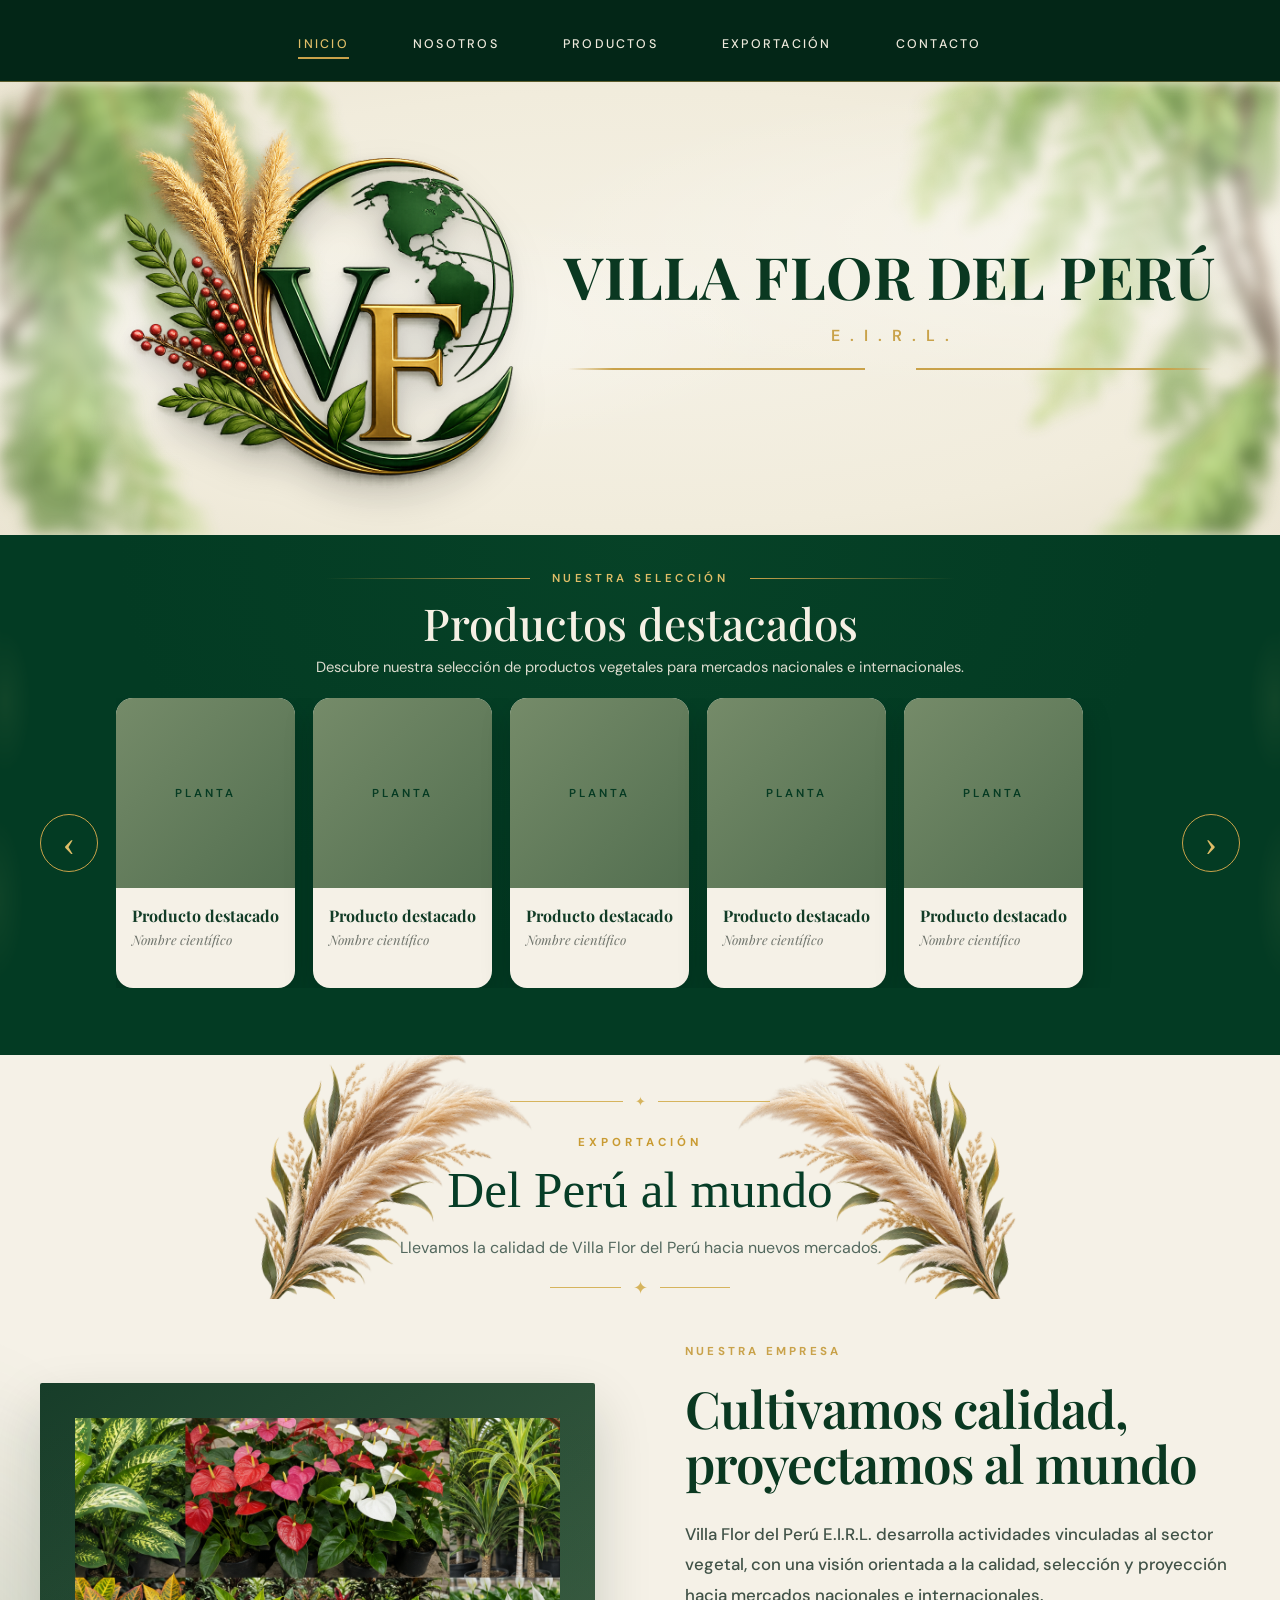
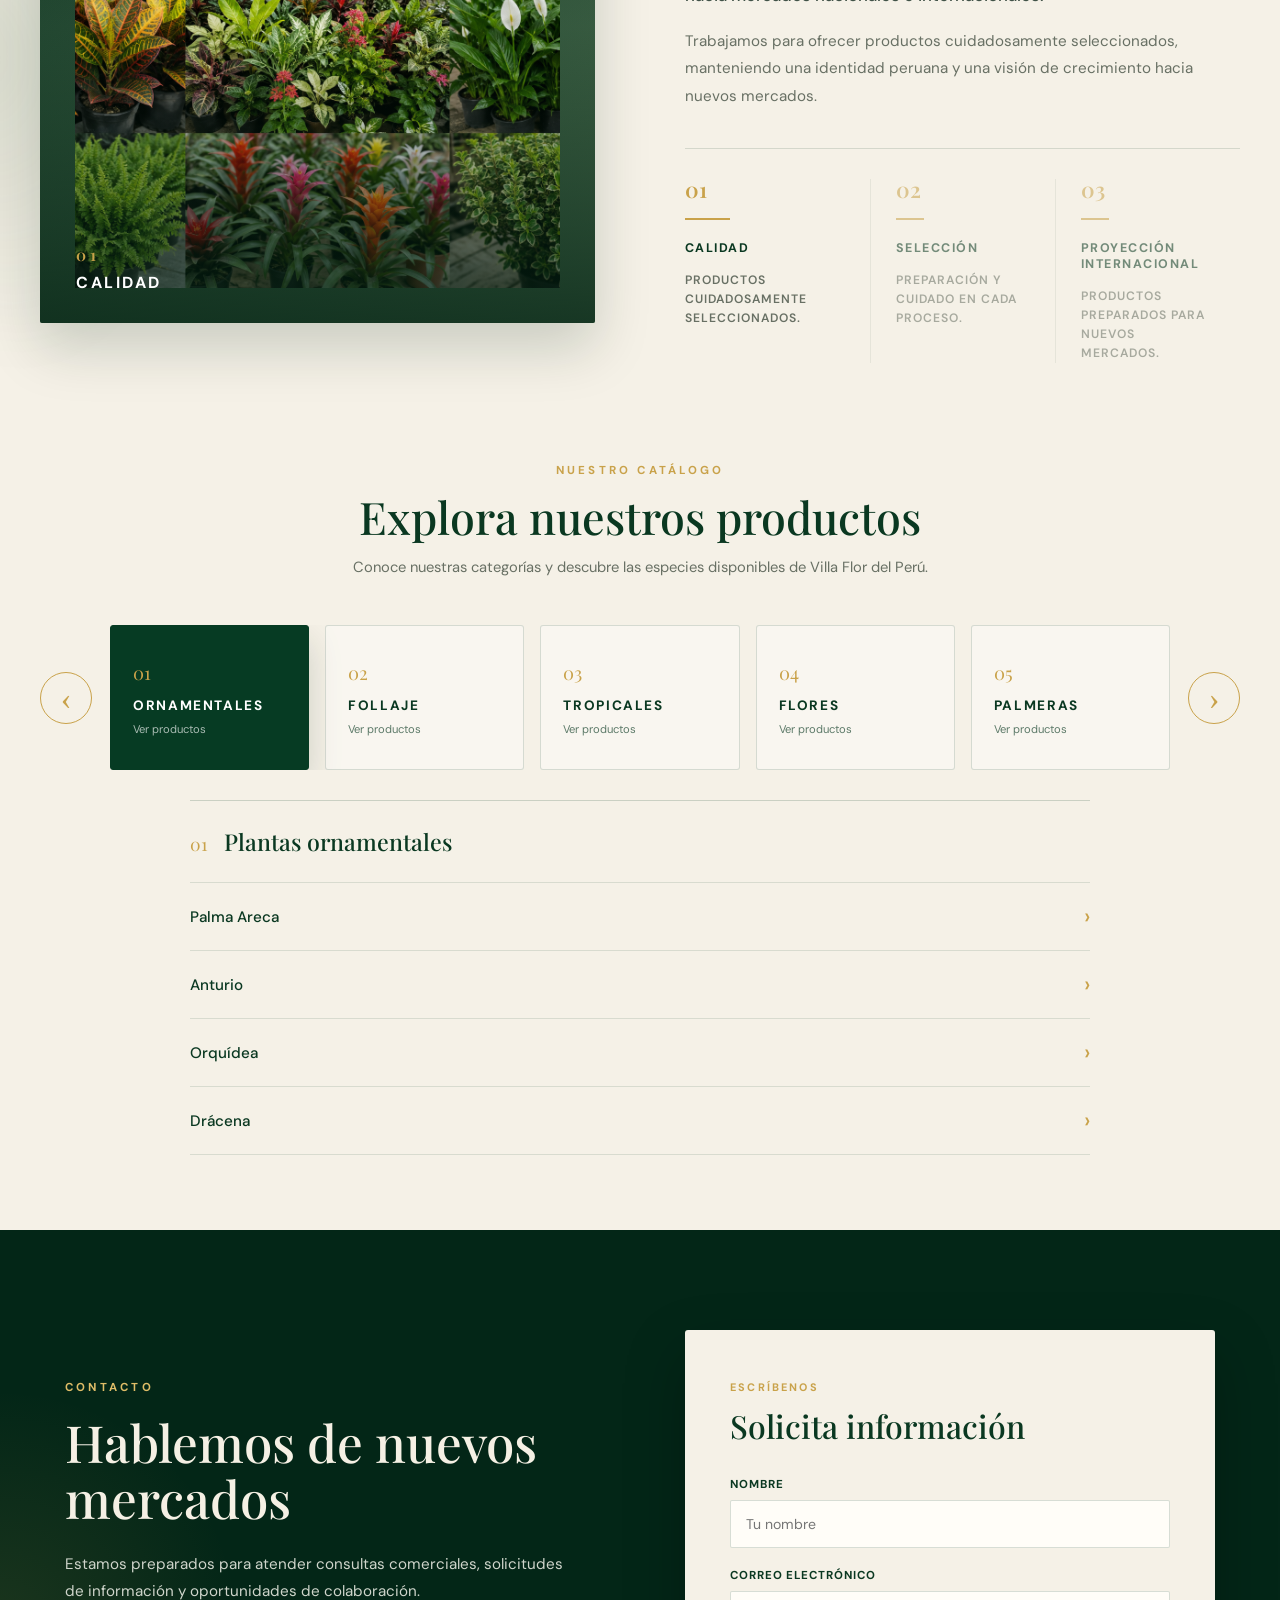
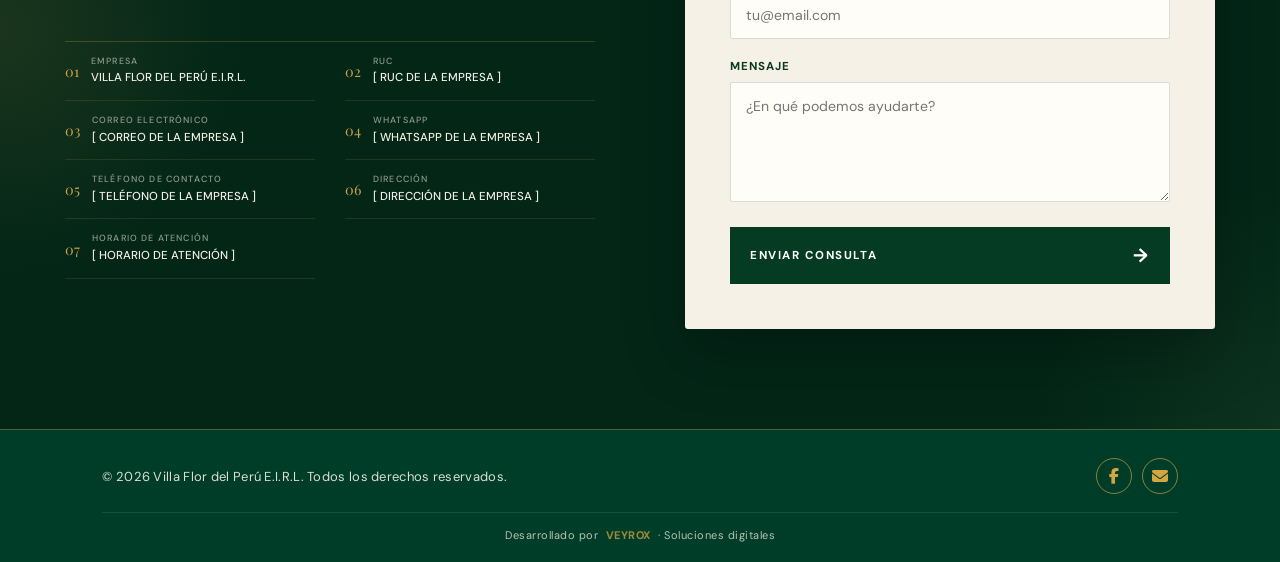
==== index.html @ 65c7e0ff "Add files via upload" ====
<!DOCTYPE html>
<html lang="es">
<head>
    <meta charset="UTF-8">

    <meta name="viewport" content="width=device-width, initial-scale=1.0"> 

<title>Villa Flor del Perú</title>

<!-- Font Awesome: iconos de Facebook y correo -->
<link rel="stylesheet" href="https://cdnjs.cloudflare.com/ajax/libs/font-awesome/6.5.2/css/all.min.css">

<link rel="stylesheet" href="css/style.css"> 
</head> 
 
<body> 
     
    <header class="top-header"> 
    <nav class="main-nav"> 
 
        <a href="#inicio" class="nav-link active">
    Inicio
</a>

<a href="#nosotros" class="nav-link">
    Nosotros
</a>

<a href="#catalogo-productos" class="nav-link">
    Productos
</a>

<a href="#productos" class="nav-link">
    Exportación
</a>

<a href="#contacto" class="nav-link">
    Contacto
</a>

    </nav>
</header>


    <section id="inicio" class="brand">

        <div class="brand-content">

    <div class="brand-logo">
        <img
            src="assets/logo/logo.png"
            alt="Villa Flor del Perú"
        >
    </div>

    <div class="brand-name">
        <h1>VILLA FLOR DEL PERÚ</h1>
        <span>E.I.R.L.</span>
    </div>

</div>

    </section>


    <section id="productos" class="featured">

        <div class="section-title">

            <span>NUESTRA SELECCIÓN</span>

            <h2>Productos destacados</h2>

            <p>
                Descubre nuestra selección de productos
                vegetales para mercados nacionales e internacionales.
            </p>

        </div>


        <div class="carousel">

            <button class="carousel-btn prev">
                ‹
            </button>


            <div class="products">

                <article class="product">
                    <div class="product-image">
                        <span>PLANTA</span>
                    </div>

                    <h3>Producto destacado</h3>
                    <p>Nombre científico</p>
                </article>


                <article class="product">
                    <div class="product-image">
                        <span>PLANTA</span>
                    </div>

                    <h3>Producto destacado</h3>
                    <p>Nombre científico</p>
                </article>


                <article class="product">
                    <div class="product-image">
                        <span>PLANTA</span>
                    </div>

                    <h3>Producto destacado</h3>
                    <p>Nombre científico</p>
                </article>


                <article class="product">
                    <div class="product-image">
                        <span>PLANTA</span>
                    </div>

                    <h3>Producto destacado</h3>
                    <p>Nombre científico</p>
                </article>


                <article class="product">
                    <div class="product-image">
                        <span>PLANTA</span>
                    </div>

                    <h3>Producto destacado</h3>
                    <p>Nombre científico</p>
                </article>

            </div>


            <button class="carousel-btn next">
                ›
            </button>

        </div>

     </section>

    <!-- =====================================================
         EXPORTACIÓN
         ===================================================== -->
         <section id="exportacion" class="export-title">
    <img
        class="export-pampas export-pampas-left"
        src="assets/decoracion/pampas-exportacion.png"
        alt=""
    >

    <img
        class="export-pampas export-pampas-right"
        src="assets/decoracion/pampas-exportacion.png"
        alt=""
    >

    <div class="export-title-decoration">
        <span></span>
        <b>✦</b>
        <span></span>
    </div>

    <small>EXPORTACIÓN</small>

    <h2>
        Del Perú al mundo
    </h2>

    <p>
        Llevamos la calidad de Villa Flor del Perú hacia nuevos mercados.
    </p>

    <div class="export-title-decoration bottom">
        <span></span>
        <b>✦</b>
        <span></span>
    </div>

</section>

    <!-- =====================================================
         NOSOTROS
         ===================================================== -->

    <section id="nosotros" class="about-section">

        <div class="about-container">

            <div class="about-image">

    <div class="about-image-box">

        <img
            id="about-main-image"
            src="assets/nosotros/calidad.jpg"
            alt="Calidad de productos Villa Flor del Perú"
        >

        <div class="about-image-overlay"></div>

        <div class="about-image-caption">
            <span id="about-image-number">01</span>
            <strong id="about-image-title">CALIDAD</strong>
        </div>

    </div>

</div>


            <div class="about-content">

                <span class="about-label">
                    NUESTRA EMPRESA
                </span>

                <h2>
                    Cultivamos calidad,
                    <br>
                    proyectamos al mundo
                </h2>

                <p class="about-intro">
                    Villa Flor del Perú E.I.R.L. desarrolla
                    actividades vinculadas al sector vegetal,
                    con una visión orientada a la calidad,
                    selección y proyección hacia mercados
                    nacionales e internacionales.
                </p>

                <p>
                    Trabajamos para ofrecer productos
                    cuidadosamente seleccionados, manteniendo
                    una identidad peruana y una visión de
                    crecimiento hacia nuevos mercados.
                </p>


                <div class="about-values">

    <button
        class="about-value active"
        type="button"
        data-image="assets/nosotros/calidad.jpg"
        data-number="01"
        data-title="CALIDAD"
        data-description="Productos cuidadosamente seleccionados para garantizar nuestros estándares de calidad."
    >

        <div class="about-value-number">01</div>

        <div class="about-value-line"></div>

        <strong>Calidad</strong>

        <span>
            Productos cuidadosamente seleccionados.
        </span>

    </button>


    <button
        class="about-value"
        type="button"
        data-image="assets/nosotros/seleccion.jpg"
        data-number="02"
        data-title="SELECCIÓN"
        data-description="Cada producto es revisado y preparado cuidadosamente antes de su despacho."
    >

        <div class="about-value-number">02</div>

        <div class="about-value-line"></div>

        <strong>Selección</strong>

        <span>
            Preparación y cuidado en cada proceso.
        </span>

    </button>


    <button
        class="about-value"
        type="button"
        data-image="assets/nosotros/exportacion.jpg"
        data-number="03"
        data-title="PROYECCIÓN INTERNACIONAL"
        data-description="Preparación y presentación orientadas a mercados nacionales e internacionales."
    >

        <div class="about-value-number">03</div>

        <div class="about-value-line"></div>

        <strong>Proyección internacional</strong>

        <span>
            Productos preparados para nuevos mercados.
        </span>

    </button>

</div>

            </div>

        </div>

    </section>
    <!-- =====================================================
     CATÁLOGO DE PRODUCTOS
     ===================================================== -->

<section id="catalogo-productos" class="catalog-section">

    <div class="catalog-title">

        <span>NUESTRO CATÁLOGO</span>

        <h2>Explora nuestros productos</h2>

        <p>
            Conoce nuestras categorías y descubre las especies
            disponibles de Villa Flor del Perú.
        </p>

    </div>


    <div class="category-carousel">

        <button
            class="category-btn category-prev"
            type="button"
            aria-label="Categoría anterior"
        >
            ‹
        </button>


        <div class="categories">

            <button class="category-card active" type="button">
                <span class="category-number">01</span>
                <strong>Ornamentales</strong>
                <small>Ver productos</small>
            </button>


            <button class="category-card" type="button">
                <span class="category-number">02</span>
                <strong>Follaje</strong>
                <small>Ver productos</small>
            </button>


            <button class="category-card" type="button">
                <span class="category-number">03</span>
                <strong>Tropicales</strong>
                <small>Ver productos</small>
            </button>


            <button class="category-card" type="button">
                <span class="category-number">04</span>
                <strong>Flores</strong>
                <small>Ver productos</small>
            </button>


            <button class="category-card" type="button">
                <span class="category-number">05</span>
                <strong>Palmeras</strong>
                <small>Ver productos</small>
            </button>


            <button class="category-card" type="button">
                <span class="category-number">06</span>
                <strong>Otras especies</strong>
                <small>Ver productos</small>
            </button>

        </div>


        <button
            class="category-btn category-next"
            type="button"
            aria-label="Categoría siguiente"
        >
            ›
        </button>

    </div>


    <!-- LISTA DE PRODUCTOS -->

    <div class="product-list" id="product-list">

        <div class="product-list-header">
            <span>01</span>
            <h3>Plantas ornamentales</h3>
        </div>


        <button class="product-name" type="button">
            Palma Areca
            <span>›</span>
        </button>

        <button class="product-name" type="button">
            Anturio
            <span>›</span>
        </button>

        <button class="product-name" type="button">
            Orquídea
            <span>›</span>
        </button>

        <button class="product-name" type="button">
            Drácena
            <span>›</span>
        </button>

    </div>

</section>
<!-- =========================
     MODAL DE PRODUCTO
     ========================= -->
<div id="productModal" class="product-modal">

    <div class="product-modal-overlay"></div>

    <div class="product-modal-content">

        <button class="product-modal-close" id="productModalClose">
            ×
        </button>

        <div class="product-modal-image">
            <img id="modalProductImage" src="" alt="">
        </div>

        <div class="product-modal-info">

            <span id="modalProductCategory">
                PLANTA ORNAMENTAL
            </span>

            <h2 id="modalProductName">
                Palma Areca
            </h2>

            <p id="modalProductScientific">
                Dypsis lutescens
            </p>

            <div class="product-modal-line"></div>

            <p id="modalProductDescription">
                Planta ornamental seleccionada por su calidad
                y excelente presentación.
            </p>

        </div>

    </div>

</div>
<!-- =====================================================
     CONTACTO
     ===================================================== -->

<section id="contacto" class="contact-section">

    <div class="contact-container">


        <div class="contact-intro">

            <span class="contact-label">
                CONTACTO
            </span>

            <h2>
                Hablemos de nuevos mercados
            </h2>

            <p>
                Estamos preparados para atender consultas
                comerciales, solicitudes de información y
                oportunidades de colaboración.
            </p>


            <div class="contact-details">

    <div class="contact-detail">

        <span>01</span>

        <div>
            <small>EMPRESA</small>

            <strong>
                VILLA FLOR DEL PERÚ E.I.R.L.
            </strong>
        </div>

    </div>


    <div class="contact-detail">

        <span>02</span>

        <div>
            <small>RUC</small>

            <strong>
                [ RUC DE LA EMPRESA ]
            </strong>
        </div>

    </div>


    <div class="contact-detail">

        <span>03</span>

        <div>
            <small>CORREO ELECTRÓNICO</small>

            <strong>
                [ CORREO DE LA EMPRESA ]
            </strong>
        </div>

    </div>


    <div class="contact-detail">

        <span>04</span>

        <div>
            <small>WHATSAPP</small>

            <strong>
                [ WHATSAPP DE LA EMPRESA ]
            </strong>
        </div>

    </div>


    <div class="contact-detail">

        <span>05</span>

        <div>
            <small>TELÉFONO DE CONTACTO</small>

            <strong>
                [ TELÉFONO DE LA EMPRESA ]
            </strong>
        </div>

    </div>


    <div class="contact-detail">

        <span>06</span>

        <div>
            <small>DIRECCIÓN</small>

            <strong>
                [ DIRECCIÓN DE LA EMPRESA ]
            </strong>
        </div>

    </div>


    <div class="contact-detail">

        <span>07</span>

        <div>
            <small>HORARIO DE ATENCIÓN</small>

            <strong>
                [ HORARIO DE ATENCIÓN ]
            </strong>
        </div>

    </div>

</div>
</div>  
<div class="contact-form-box">

    <div class="contact-form-header">

        <span>
            ESCRÍBENOS
        </span>

        <h3>
            Solicita información
        </h3>

    </div>


    <form id="contact-form">

    <div class="contact-field">

        <label for="contact-name">
            Nombre
        </label>

        <input
            type="text"
            id="contact-name"
            name="name"
            placeholder="Tu nombre"
            required
        >

    </div>


    <div class="contact-field">

        <label for="contact-email">
            Correo electrónico
        </label>

        <input
            type="email"
            id="contact-email"
            name="email"
            placeholder="tu@email.com"
            required
        >

    </div>


    <div class="contact-field">

        <label for="contact-message">
            Mensaje
        </label>

        <textarea
            id="contact-message"
            name="message"
            rows="5"
            placeholder="¿En qué podemos ayudarte?"
            required
        ></textarea>

    </div>


    <button
        type="submit"
        class="contact-submit"
    >
        ENVIAR CONSULTA
        <span>→</span>
    </button>

</form>

</div>

</section>
<footer class="site-footer">

    <div class="footer-main">

        <div class="footer-copy">
            © 2026 Villa Flor del Perú E.I.R.L. Todos los derechos reservados.
        </div>

        <div class="footer-social">

    <a
        href="https://www.facebook.com/"
        target="_blank"
        rel="noopener noreferrer"
        aria-label="Facebook"
        title="Facebook"
    >
        <i class="fa-brands fa-facebook-f"></i>
    </a>


    <a
        href="mailto:correo@empresa.com"
        aria-label="Correo electrónico"
        title="Correo electrónico"
    >
        <i class="fa-solid fa-envelope"></i>
    </a>

</div>

    </div>

    <div class="footer-bottom">
        <span>Desarrollado por</span>

        <a
    href="https://www.veyroxsystems.online/"
    class="veyrox-link"
    target="_blank"
    rel="noopener noreferrer"
>
    VEYROX
</a>

        <span>· Soluciones digitales</span>
    </div>

</footer>


    <script type="module" src="js/app.js"></script>

</body>
</html>
---- css/style.css ----
/* =========================================================
   VILLA FLOR DEL PERÚ
   STYLE.CSS LIMPIO
   PARTE 1 — BASE + MENÚ + HERO
   ========================================================= */


/* =========================================================
   FUENTES Y VARIABLES
   ========================================================= */

@import url('https://fonts.googleapis.com/css2?family=DM+Sans:wght@400;500;600;700&family=Playfair+Display:wght@400;500;600;700&display=swap');

:root {
    --verde-oscuro: #032617;
    --verde-principal: #063b23;
    --verde-texto: #0a3821;

    --dorado: #c9a24a;
    --dorado-claro: #dfbd68;

    --crema: #f1ecdc;
    --crema-claro: #f5f1e7;

    --texto-suave: #687064;
}


/* =========================================================
   RESET
   ========================================================= */

* {
    margin: 0;
    padding: 0;
    box-sizing: border-box;
}

html {
    scroll-behavior: smooth;
}

body {
    min-height: 100vh;
    margin: 0;

    background: var(--crema);
    color: var(--verde-texto);

    font-family: "DM Sans", sans-serif;

    overflow-x: hidden;
}

a {
    text-decoration: none;
    color: inherit;
}

button {
    font-family: inherit;
}


/* =========================================================
   BARRA SUPERIOR
   ========================================================= */

.top-header {
    width: 100%;
    height: 82px;

    background: var(--verde-oscuro);

    border-bottom: 1px solid rgba(201, 162, 74, 0.45);

    position: relative;
    z-index: 100;
}


.main-nav {
    width: min(100%, 1050px);
    height: 82px;

    margin: 0 auto;

    display: flex;
    align-items: center;
    justify-content: center;

    gap: 64px;
}


.nav-link {
    position: relative;

    color: #eee9dc;

    font-family: "DM Sans", sans-serif;

    font-size: 0.78rem;
    font-weight: 500;

    letter-spacing: 0.18em;

    text-transform: uppercase;

    padding: 30px 0 24px;

    transition:
        color 0.3s ease,
        transform 0.3s ease;
}


.nav-link:hover {
    color: var(--dorado-claro);
    transform: translateY(-1px);
}


/* Línea dorada debajo del menú */

.nav-link::after {
    content: "";

    position: absolute;

    left: 0;
    right: 0;

    bottom: 17px;

    height: 2px;

    background: var(--dorado);

    transform: scaleX(0);

    transform-origin: center;

    transition: transform 0.3s ease;
}


.nav-link.active {
    color: var(--dorado-claro);
}


.nav-link.active::after,
.nav-link:hover::after {
    transform: scaleX(1);
}


/* =========================================================
   HERO / IDENTIDAD
   ========================================================= */

.brand {
    position: relative;

    width: 100%;
    height: 453px;

    min-height: 453px;

    padding: 0;

    background:
        radial-gradient(
            ellipse at center,
            rgba(255, 255, 255, 0.28) 0%,
            rgba(241, 236, 220, 0.96) 68%,
            rgba(235, 229, 211, 1) 100%
        );

    overflow: hidden;
}


/* =========================================================
   ILUMINACIÓN DEL HERO
   ========================================================= */

.brand::before {
    content: "";

    position: absolute;

    inset: 0;

    pointer-events: none;

    background:
        radial-gradient(
            ellipse at 18% 55%,
            rgba(255, 255, 255, 0.48),
            transparent 38%
        ),

        radial-gradient(
            ellipse at 88% 35%,
            rgba(255, 255, 255, 0.42),
            transparent 38%
        );

    z-index: 1;
}


/* =========================================================
   SOMBRAS DE HOJAS — LADO IZQUIERDO Y DERECHO
   ========================================================= */

.brand::after {
    content: "";

    position: absolute;

    inset: 0;

    pointer-events: none;

    z-index: 2;

    opacity: 0.55;

    filter: blur(7px);

    background:

        /* -------------------------
           IZQUIERDA
           ------------------------- */

        radial-gradient(
            ellipse 80px 220px at -1% 52%,
            rgba(36, 78, 42, 0.34),
            transparent 70%
        ),

        radial-gradient(
            ellipse 55px 170px at 3% 73%,
            rgba(42, 86, 46, 0.28),
            transparent 70%
        ),

        radial-gradient(
            ellipse 42px 130px at 7% 36%,
            rgba(46, 91, 48, 0.20),
            transparent 70%
        ),

        /* -------------------------
           DERECHA
           ------------------------- */

        radial-gradient(
            ellipse 85px 235px at 101% 45%,
            rgba(36, 78, 42, 0.34),
            transparent 70%
        ),

        radial-gradient(
            ellipse 60px 180px at 97% 72%,
            rgba(42, 86, 46, 0.28),
            transparent 70%
        ),

        radial-gradient(
            ellipse 45px 135px at 94% 30%,
            rgba(46, 91, 48, 0.20),
            transparent 70%
        );
}


/* =========================================================
   CONTENIDO DEL HERO
   ========================================================= */

.brand-content {
    position: relative;

    z-index: 5;

    width: min(1200px, calc(100% - 80px));

    height: 100%;

    margin: 0 auto;

    display: grid;

    grid-template-columns: 480px 1fr;

    align-items: center;

    gap: 20px;
}


/* =========================================================
   LOGO
   ========================================================= */

.brand-logo {
    width: 700px;
    height: 453px;

    display: flex;
    align-items: center;
    justify-content: center;

    position: relative;
}

.brand-logo img {
    display: block;

    width: 700px;
    height: auto;

    max-width: none;

    object-fit: contain;

    filter:
        drop-shadow(0 18px 18px rgba(0, 0, 0, 0.18))
        drop-shadow(0 5px 7px rgba(10, 33, 20, 0.12));
}


/* =========================================================
   NOMBRE VILLA FLOR DEL PERÚ — ESTILO DEL BOCETO
   ========================================================= */

.brand-name {
    position: relative;

    padding-left: 0;

    display: flex;
    flex-direction: column;

    align-items: center;
    justify-content: center;

    text-align: center;
}


/* NOMBRE PRINCIPAL */

.brand-name h1 {
    margin: 0;

    color: #0a3821;

    font-family:
        "Playfair Display",
        Georgia,
        serif;

    font-size: 3.65rem;

    font-weight: 700;

    line-height: 1;

    letter-spacing: 0.01em;

    white-space: nowrap;
}


/* E.I.R.L. */

.brand-name span {
    display: block;

    margin-top: 20px;

    color: var(--dorado);

    font-family:
        "DM Sans",
        sans-serif;

    font-size: 1rem;

    font-weight: 600;

    letter-spacing: 0.62em;

    padding-left: 0.62em;

    text-align: center;
}


/* LÍNEA DORADA + DETALLE CENTRAL */

.brand-name::after {
    content: "";

    display: block;

    width: 100%;

    max-width: 645px;

    height: 2px;

    margin-top: 22px;

    background:
        linear-gradient(
            90deg,
            transparent 0%,
            var(--dorado) 7%,
            var(--dorado) 46%,
            transparent 46%
        ),
        linear-gradient(
            90deg,
            transparent 54%,
            var(--dorado) 54%,
            var(--dorado) 93%,
            transparent 100%
        );

    position: relative;
}


/* =========================================================
   FIN PARTE 1
   ========================================================= */
   /* =========================================================
   PARTE 2 — NUESTRA SELECCIÓN + PRODUCTOS
   ========================================================= */


/* =========================================================
   SECCIÓN PRODUCTOS
   ========================================================= */

.featured {
    position: relative;

    width: 100%;

    min-height: 520px;

    padding: 28px 0 42px;

    background:
        radial-gradient(
            ellipse at center top,
            rgba(15, 82, 48, 0.30),
            transparent 58%
        ),
        #033b23;

    overflow: hidden;
}


/* =========================================================
   DECORACIÓN DE HOJAS LATERALES
   ========================================================= */

.featured::before,
.featured::after {
    content: "";

    position: absolute;

    top: 0;

    width: 230px;
    height: 100%;

    pointer-events: none;

    opacity: 0.28;

    z-index: 0;

    filter: blur(0.5px);
}


/* HOJAS IZQUIERDA */

.featured::before {
    left: -35px;

    background:

        radial-gradient(
            ellipse 95px 260px at 5% 25%,
            rgba(103, 130, 82, 0.35),
            transparent 65%
        ),

        radial-gradient(
            ellipse 70px 220px at 18% 50%,
            rgba(91, 121, 73, 0.28),
            transparent 65%
        ),

        radial-gradient(
            ellipse 100px 280px at 2% 82%,
            rgba(77, 109, 67, 0.25),
            transparent 65%
        );
}


/* HOJAS DERECHA */

.featured::after {
    right: -35px;

    background:

        radial-gradient(
            ellipse 95px 260px at 95% 25%,
            rgba(103, 130, 82, 0.35),
            transparent 65%
        ),

        radial-gradient(
            ellipse 70px 220px at 82% 50%,
            rgba(91, 121, 73, 0.28),
            transparent 65%
        ),

        radial-gradient(
            ellipse 100px 280px at 98% 82%,
            rgba(77, 109, 67, 0.25),
            transparent 65%
        );
}


/* =========================================================
   TÍTULO DE LA SECCIÓN
   ========================================================= */

.section-title {
    position: relative;

    z-index: 5;

    width: min(900px, calc(100% - 40px));

    margin: 0 auto 20px;

    text-align: center;
}


/* NUESTRA SELECCIÓN */

.section-title > span {
    position: relative;

    display: inline-flex;

    align-items: center;

    gap: 22px;

    color: var(--dorado-claro);

    font-family: "DM Sans", sans-serif;

    font-size: 0.72rem;

    font-weight: 600;

    letter-spacing: 0.30em;

    text-transform: uppercase;
}


/* Líneas a ambos lados */

.section-title > span::before,
.section-title > span::after {
    content: "";

    display: block;

    width: 205px;

    height: 1px;

    background:
        linear-gradient(
            90deg,
            transparent,
            var(--dorado)
        );
}


.section-title > span::after {
    background:
        linear-gradient(
            90deg,
            var(--dorado),
            transparent
        );
}


/* =========================================================
   PRODUCTOS DESTACADOS
   ========================================================= */

.section-title h2 {
    margin-top: 14px;

    color: #f5f0e4;

    font-family:
        "Playfair Display",
        Georgia,
        serif;

    font-size: 2.75rem;

    font-weight: 500;

    line-height: 1.05;
}


/* =========================================================
   DESCRIPCIÓN
   ========================================================= */

.section-title p {
    max-width: 720px;

    margin: 10px auto 0;

    color: #dddccf;

    font-family: "DM Sans", sans-serif;

    font-size: 0.92rem;

    font-weight: 400;

    line-height: 1.5;
}


/* =========================================================
   CARRUSEL
   ========================================================= */

.carousel {
    position: relative;

    z-index: 5;

    width: min(1400px, calc(100% - 80px));

    margin: 0 auto;

    display: flex;

    align-items: center;

    gap: 18px;
}


/* =========================================================
   CONTENEDOR DE PRODUCTOS
   ========================================================= */

.products {
    width: 100%;

    display: flex;

    flex-wrap: nowrap;

    gap: 18px;

    overflow-x: auto;
    overflow-y: hidden;

    scroll-behavior: smooth;

    scrollbar-width: none;

    -ms-overflow-style: none;

    scroll-snap-type: x mandatory;
}

.products::-webkit-scrollbar {
    display: none;
}


/* =========================================================
   TARJETA
   ========================================================= */

.product {
   min-width: 0;
flex: 0 0 auto;
scroll-snap-align: start;

    height: 290px;

    background: var(--crema-claro);

    border-radius: 17px;

    overflow: hidden;

    position: relative;

    box-shadow:
        0 12px 30px rgba(0, 0, 0, 0.18);

    transition:
        transform 0.3s ease,
        box-shadow 0.3s ease;
}


.product:hover {
    transform: translateY(-6px);

    box-shadow:
        0 18px 35px rgba(0, 0, 0, 0.25);
}


/* =========================================================
   IMAGEN DEL PRODUCTO
   ========================================================= */

.product-image {
    width: 100%;

    height: 190px;

    position: relative;

    overflow: hidden;

    display: flex;

    align-items: center;

    justify-content: center;

    background:
        linear-gradient(
            135deg,
            #758b69,
            #536f50
        );
}


/* Texto PLANTA */

.product-image span {
    position: relative;

    z-index: 2;

    color: #063b23;

    font-family: "DM Sans", sans-serif;

    font-size: 0.72rem;

    font-weight: 600;

    letter-spacing: 0.25em;

    text-transform: uppercase;
}


/* =========================================================
   ZONA INFERIOR DE LA TARJETA
   ========================================================= */

.product h3 {
    margin: 18px 16px 0;

    color: #123c27;

    font-family:
        "Playfair Display",
        Georgia,
        serif;

    font-size: 1rem;

    font-weight: 700;

    line-height: 1.2;
}


.product p {
    margin: 7px 16px 0;

    color: #70756d;

    font-family:
        "Playfair Display",
        Georgia,
        serif;

    font-size: 0.82rem;

    font-style: italic;

    line-height: 1.2;
}


/* =========================================================
   BOTONES LATERALES
   ========================================================= */

.carousel-btn {
    flex: 0 0 58px;

    width: 58px;
    height: 58px;

    border: 1px solid var(--dorado);

    border-radius: 50%;

    background: transparent;

    color: var(--dorado-claro);

    font-family:
        Georgia,
        serif;

    font-size: 2.3rem;

    line-height: 1;

    display: flex;

    align-items: center;
    justify-content: center;

    cursor: pointer;

    transition:
        background 0.3s ease,
        color 0.3s ease,
        transform 0.3s ease;
}


.carousel-btn:hover {
    background: var(--dorado);

    color: #063b23;

    transform: scale(1.06);
}


/* =========================================================
   FIN PARTE 2
   ========================================================= */
   /* =====================================================
   HOJAS REALES DEL MOLLE - HERO
   ===================================================== */

.brand::after {
    content: "";
    position: absolute;
    inset: 0;

    background-image: url("../assets/hero-leaves.png");
    background-repeat: no-repeat;
    background-position: center;
    background-size: cover;

    opacity: 0.90;

    pointer-events: none;
    z-index: 0;
}

/* El logo y el nombre quedan por encima */
.brand > * {
    position: relative;
    z-index: 2;
}

/* =========================================================
   HOJAS DECORATIVAS EN PRODUCTOS
   ========================================================= */

.featured::before {
    opacity: 0.42;

    width: 280px;

    left: -65px;

    filter: blur(1px);

    background:
        radial-gradient(
            ellipse 48px 130px at 12% 18%,
            rgba(91,121,73,0.45),
            transparent 70%
        ),

        radial-gradient(
            ellipse 38px 105px at 25% 32%,
            rgba(91,121,73,0.38),
            transparent 70%
        ),

        radial-gradient(
            ellipse 55px 150px at 8% 52%,
            rgba(91,121,73,0.42),
            transparent 70%
        ),

        radial-gradient(
            ellipse 40px 120px at 22% 70%,
            rgba(91,121,73,0.35),
            transparent 70%
        ),

        radial-gradient(
            ellipse 55px 145px at 7% 88%,
            rgba(91,121,73,0.32),
            transparent 70%
        );
}


.featured::after {
    opacity: 0.42;

    width: 280px;

    right: -65px;

    filter: blur(1px);

    background:
        radial-gradient(
            ellipse 48px 130px at 88% 18%,
            rgba(91,121,73,0.45),
            transparent 70%
        ),

        radial-gradient(
            ellipse 38px 105px at 75% 32%,
            rgba(91,121,73,0.38),
            transparent 70%
        ),

        radial-gradient(
            ellipse 55px 150px at 92% 52%,
            rgba(91,121,73,0.42),
            transparent 70%
        ),

        radial-gradient(
            ellipse 40px 120px at 78% 70%,
            rgba(91,121,73,0.35),
            transparent 70%
        ),

        radial-gradient(
            ellipse 55px 145px at 93% 88%,
            rgba(91,121,73,0.32),
            transparent 70%
        );
}

/* =========================================================
   NOSOTROS — VILLA FLOR DEL PERÚ
   ========================================================= */

.about-section {
    position: relative;
    width: 100%;
    padding: 45px 0 40px;
    background: var(--crema-claro);
    overflow: hidden;
}


/* Decoración vegetal suave */

.about-section::before {
    content: "";
    position: absolute;
    width: 420px;
    height: 650px;
    left: -230px;
    top: 50%;
    transform: translateY(-50%) rotate(-12deg);

    background:
        radial-gradient(
            ellipse at center,
            rgba(55, 91, 57, 0.16),
            transparent 68%
        );

    filter: blur(20px);
    pointer-events: none;
}


/* Contenedor */

.about-container {
    position: relative;
    z-index: 2;

    width: min(1200px, calc(100% - 80px));
    margin: 0 auto;

    display: grid;
    grid-template-columns: 1fr 1fr;
    align-items: center;

    gap: 90px;
}


/* =========================================================
   IMAGEN
   ========================================================= */

.about-image {
    position: relative;
    width: 100%;
}


.about-image-box {
    position: relative;

    width: 100%;
    height: 540px;

    overflow: hidden;

    background:
        linear-gradient(
            145deg,
            #173d29,
            #496b4d
        );

    border-radius: 2px;

    display: flex;
    align-items: flex-end;
    justify-content: flex-start;

    padding: 35px;

    box-shadow:
        0 25px 55px rgba(3, 38, 23, 0.18);
}


/* Texto provisional de la imagen */

.about-image-box span {
    position: relative;
    z-index: 2;

    color: rgba(255, 255, 255, 0.9);

    font-family: "DM Sans", sans-serif;

    font-size: 0.75rem;
    font-weight: 600;

    letter-spacing: 0.28em;

    text-transform: uppercase;
}


/* =========================================================
   CONTENIDO
   ========================================================= */

.about-content {
    max-width: 560px;
}


.about-label {
    display: block;

    margin-bottom: 22px;

    color: var(--dorado);

    font-family: "DM Sans", sans-serif;

    font-size: 0.72rem;
    font-weight: 700;

    letter-spacing: 0.28em;

    text-transform: uppercase;
}


.about-content h2 {
    margin: 0 0 28px;

    color: var(--verde-texto);

    font-family:
        "Playfair Display",
        Georgia,
        serif;

    font-size: 3.2rem;
    font-weight: 600;

    line-height: 1.08;

    letter-spacing: -0.02em;
}


.about-intro {
    margin-bottom: 18px;

    color: #405247;

    font-size: 1.05rem;
    font-weight: 500;

    line-height: 1.8;
}


.about-content > p:not(.about-intro) {
    margin-bottom: 38px;

    color: var(--texto-suave);

    font-size: 0.95rem;

    line-height: 1.8;
}


/* =========================================================
   VALORES
   ========================================================= */

.about-values {
    display: grid;

    grid-template-columns:
        repeat(3, 1fr);

    gap: 15px;

    border-top:
        1px solid rgba(10, 56, 33, 0.14);

    padding-top: 28px;
}


.about-value {
    display: flex;
    flex-direction: column;

    gap: 8px;
}


.about-value strong {
    color: var(--dorado);

    font-family:
        "Playfair Display",
        Georgia,
        serif;

    font-size: 1.4rem;

    font-weight: 600;
}


.about-value span {
    color: var(--verde-texto);

    font-size: 0.72rem;

    font-weight: 600;

    line-height: 1.4;

    text-transform: uppercase;

    letter-spacing: 0.08em;
}


/* =========================================================
   TABLET
   ========================================================= */

@media (max-width: 1000px) {

    .about-section {
        padding: 90px 0;
    }

    .about-container {
        width: min(900px, calc(100% - 60px));

        grid-template-columns: 1fr;

        gap: 55px;
    }

    .about-image-box {
        height: 460px;
    }

    .about-content {
        max-width: 700px;
    }

}


/* =========================================================
   CELULAR
   ========================================================= */

@media (max-width: 600px) {

    .about-section {
        padding: 75px 0;
    }

    .about-container {
        width: calc(100% - 36px);

        gap: 40px;
    }

    .about-image-box {
        height: 360px;

        padding: 25px;
    }

    .about-content h2 {
        font-size: 2.35rem;

        line-height: 1.12;
    }

    .about-intro {
        font-size: 0.96rem;

        line-height: 1.7;
    }

    .about-content > p:not(.about-intro) {
        font-size: 0.9rem;

        line-height: 1.7;
    }

    .about-values {
        gap: 12px;

        padding-top: 22px;
    }

    .about-value strong {
        font-size: 1.2rem;
    }

    .about-value span {
        font-size: 0.62rem;
    }

}
/* =========================================================
   VALORES — DISEÑO PREMIUM
   ========================================================= */

.about-values {
    display: grid;
    grid-template-columns: repeat(3, 1fr);
    gap: 0;
    margin-top: 15px;
    padding-top: 30px;
    border-top: 1px solid rgba(10, 56, 33, 0.14);
}

.about-value {
    position: relative;
    padding: 0 25px;
    min-height: 125px;
    display: flex;
    flex-direction: column;
    align-items: flex-start;
}

.about-value:first-child {
    padding-left: 0;
}

.about-value + .about-value {
    border-left: 1px solid rgba(10, 56, 33, 0.12);
}

.about-value-number {
    color: var(--dorado);
    font-family: "Playfair Display", Georgia, serif;
    font-size: 1.35rem;
    font-weight: 600;
    line-height: 1;
    margin-bottom: 10px;
}

.about-value-line {
    width: 28px;
    height: 2px;
    background: var(--dorado);
    margin-bottom: 12px;
}

.about-value strong {
    color: var(--verde-texto);
    font-family: "DM Sans", sans-serif;
    font-size: 0.78rem;
    font-weight: 700;
    letter-spacing: 0.12em;
    text-transform: uppercase;
    margin-bottom: 7px;
}

.about-value span {
    color: var(--texto-suave);
    font-family: "DM Sans", sans-serif;
    font-size: 0.76rem;
    line-height: 1.55;
    max-width: 170px;
}


/* =========================================================
   CELULAR
   ========================================================= */

@media (max-width: 600px) {

    .about-values {
        grid-template-columns: 1fr;
        gap: 22px;
    }

    .about-value,
    .about-value:first-child {
        padding: 0 0 22px;
        min-height: auto;
    }

    .about-value + .about-value {
        border-left: none;
        border-top: 1px solid rgba(10, 56, 33, 0.12);
        padding-top: 22px;
    }

    .about-value span {
        max-width: 100%;
    }

}
/* =========================================================
   NOSOTROS - INTERACTIVIDAD DE VALORES
   ========================================================= */

.about-value {
    border: 0;
    background: transparent;
    font: inherit;
    text-align: left;
    cursor: pointer;
    width: 100%;
    transition: transform 0.3s ease, opacity 0.3s ease;
}

.about-value:hover {
    transform: translateY(-3px);
}

.about-value:not(.active) {
    opacity: 0.55;
}

.about-value.active {
    opacity: 1;
}

.about-value.active .about-value-number {
    color: var(--dorado);
}

.about-value.active .about-value-line {
    width: 45px;
}

.about-value-line {
    transition: width 0.3s ease;
}


/* IMAGEN PRINCIPAL */

.about-image-box {
    position: relative;
    overflow: hidden;
}

#about-main-image {
    display: block;
    width: 100%;
    height: 100%;
    object-fit: cover;
    transition:
        opacity 0.35s ease,
        transform 0.6s ease;
}

.about-image-box.changing #about-main-image {
    opacity: 0;
    transform: scale(1.04);
}


/* OSCURECIMIENTO SUAVE */

.about-image-overlay {
    position: absolute;
    inset: 0;
    background: linear-gradient(
        to top,
        rgba(4, 35, 20, 0.72),
        rgba(4, 35, 20, 0.05) 55%,
        transparent
    );
    pointer-events: none;
}


/* TEXTO SOBRE LA FOTO */

.about-image-caption {
    position: absolute;
    left: 36px;
    bottom: 30px;
    z-index: 2;

    display: flex;
    flex-direction: column;
    gap: 7px;

    color: #fff;
}

.about-image-caption span {
    font-family: "Playfair Display", Georgia, serif;
    font-size: 1rem;
    color: var(--dorado);
}

.about-image-caption strong {
    font-size: 1rem;
    letter-spacing: 0.16em;
    text-transform: uppercase;
}


/* =========================================================
   DESCRIPCIÓN DINÁMICA
   ========================================================= */

.about-intro {
    transition: opacity 0.3s ease;
}


/* =========================================================
   CELULAR
   ========================================================= */

@media (max-width: 600px) {

    .about-value {
        width: 100%;
    }

    .about-image-caption {
        left: 22px;
        bottom: 22px;
    }

    .about-image-caption strong {
        font-size: 0.85rem;
    }

}
/* =========================================================
   CATÁLOGO DE PRODUCTOS
   ========================================================= */

.catalog-section {
    position: relative;
    width: 100%;
    padding: 55px 0 75px;
    background: var(--crema-claro);
    overflow: hidden;
}


/* TÍTULO */

.catalog-title {
    width: min(900px, calc(100% - 40px));
    margin: 0 auto 45px;
    text-align: center;
}

.catalog-title > span {
    display: inline-block;
    margin-bottom: 14px;

    color: var(--dorado);

    font-size: 0.72rem;
    font-weight: 700;

    letter-spacing: 0.28em;
    text-transform: uppercase;
}

.catalog-title h2 {
    margin: 0;

    color: var(--verde-texto);

    font-family: "Playfair Display", Georgia, serif;

    font-size: 2.8rem;
    font-weight: 500;

    line-height: 1.1;
}

.catalog-title p {
    max-width: 650px;
    margin: 14px auto 0;

    color: var(--texto-suave);

    font-size: 0.92rem;
    line-height: 1.7;
}


/* =========================================================
   CARRUSEL DE CATEGORÍAS
   ========================================================= */

.category-carousel {
    position: relative;

    width: min(1300px, calc(100% - 80px));

    margin: 0 auto;

    display: flex;
    align-items: center;

    gap: 18px;
}


.categories {
    width: 100%;

    display: flex;
    gap: 16px;

    overflow: hidden;

    scroll-behavior: smooth;

    scrollbar-width: none;
}

.categories::-webkit-scrollbar {
    display: none;
}


/* CATEGORÍA */

.category-card {
    flex: 0 0 calc((100% - 64px) / 5);

    min-height: 145px;

    padding: 24px 22px;

    border: 1px solid rgba(10, 56, 33, 0.15);

    border-radius: 3px;

    background: rgba(255, 255, 255, 0.38);

    color: var(--verde-texto);

    text-align: left;

    cursor: pointer;

    display: flex;
    flex-direction: column;

    justify-content: center;

    transition:
        transform 0.3s ease,
        background 0.3s ease,
        border-color 0.3s ease,
        box-shadow 0.3s ease;
}


.category-card:hover {
    transform: translateY(-5px);

    border-color: var(--dorado);

    box-shadow:
        0 15px 35px rgba(3, 38, 23, 0.10);
}


.category-card.active {
    background: var(--verde-principal);

    border-color: var(--verde-principal);

    color: #fff;

    box-shadow:
        0 15px 35px rgba(3, 38, 23, 0.16);
}


.category-number {
    margin-bottom: 12px;

    color: var(--dorado);

    font-family: "Playfair Display", Georgia, serif;

    font-size: 1.15rem;
}


.category-card strong {
    font-size: 0.85rem;

    font-weight: 700;

    letter-spacing: 0.12em;

    text-transform: uppercase;
}


.category-card small {
    margin-top: 8px;

    font-size: 0.7rem;

    opacity: 0.65;
}


/* BOTONES */

.category-btn {
    flex: 0 0 52px;

    width: 52px;
    height: 52px;

    border: 1px solid var(--dorado);

    border-radius: 50%;

    background: transparent;

    color: var(--dorado);

    font-family: Georgia, serif;

    font-size: 2rem;

    line-height: 1;

    cursor: pointer;

    display: flex;
    align-items: center;
    justify-content: center;

    transition:
        background 0.3s ease,
        color 0.3s ease,
        transform 0.3s ease;
}


.category-btn:hover {
    background: var(--dorado);

    color: var(--verde-principal);

    transform: scale(1.06);
}


/* =========================================================
   LISTA DE PRODUCTOS
   ========================================================= */

.product-list {
    width: min(900px, calc(100% - 80px));

    margin: 30px auto 0;

    border-top:
        1px solid rgba(10, 56, 33, 0.18);
}


.product-list-header {
    display: flex;
    align-items: baseline;

    gap: 16px;

    padding: 25px 0;

    border-bottom:
        1px solid rgba(10, 56, 33, 0.12);
}


.product-list-header span {
    color: var(--dorado);

    font-family: "Playfair Display", Georgia, serif;

    font-size: 1.1rem;
}


.product-list-header h3 {
    color: var(--verde-texto);

    font-family: "Playfair Display", Georgia, serif;

    font-size: 1.45rem;

    font-weight: 500;
}


/* NOMBRE DEL PRODUCTO */

.product-name {
    width: 100%;

    min-height: 68px;

    padding: 0;

    border: 0;

    border-bottom:
        1px solid rgba(10, 56, 33, 0.12);

    background: transparent;

    color: var(--verde-texto);

    font-family: "DM Sans", sans-serif;

    font-size: 0.95rem;

    font-weight: 500;

    text-align: left;

    cursor: pointer;

    display: flex;
    align-items: center;
    justify-content: space-between;

    transition:
        color 0.25s ease,
        padding 0.25s ease;
}


.product-name span {
    color: var(--dorado);

    font-size: 1.4rem;

    transition: transform 0.25s ease;
}


.product-name:hover {
    color: var(--dorado);

    padding-left: 8px;
}


.product-name:hover span {
    transform: translateX(5px);
}
.ver-mas-productos {
    color: var(--dorado);
    font-weight: 600;
}

.ver-mas-productos span:last-child {
    font-size: 1.5rem;
    transition: transform 0.25s ease;
}

.ver-mas-productos:hover span:last-child {
    transform: translateX(6px);
}


/* =========================================================
   TABLET
   ========================================================= */

@media (max-width: 1100px) {

    .category-card {
        flex: 0 0 calc((100% - 32px) / 3);
    }

}


/* =========================================================
   CELULAR
   ========================================================= */

@media (max-width: 700px) {

    .catalog-section {
        padding: 75px 0 85px;
    }

    .catalog-title {
        margin-bottom: 32px;
    }

    .catalog-title h2 {
        font-size: 2.2rem;
    }

    .catalog-title p {
        font-size: 0.86rem;
    }

    .category-carousel {
        width: calc(100% - 30px);
        gap: 8px;
    }

    .categories {
        gap: 0;

        scroll-snap-type: x mandatory;
    }

    .category-card {
        flex: 0 0 100%;

        min-height: 135px;

        scroll-snap-align: center;
    }

    .category-btn {
        width: 42px;
        height: 42px;

        flex: 0 0 42px;

        font-size: 1.5rem;
    }

    .product-list {
        width: calc(100% - 36px);

        margin-top: 48px;
    }

    .product-list-header h3 {
        font-size: 1.25rem;
    }

}
/* =========================================================
   MODAL DE PRODUCTO
   ========================================================= */

.product-modal {
    position: fixed;
    inset: 0;

    display: flex;
    align-items: center;
    justify-content: center;

    padding: 25px;

    background: rgba(3, 38, 23, 0.72);

    opacity: 0;
    visibility: hidden;

    transition:
        opacity 0.3s ease,
        visibility 0.3s ease;

    z-index: 9999;
}

.product-modal.active {
    opacity: 1;
    visibility: visible;
}

.product-modal-overlay {
    position: absolute;
    inset: 0;
}

.product-modal-content {
    position: relative;
    z-index: 2;

    width: min(760px, 92%);

    display: grid;
    grid-template-columns: 1.05fr 0.95fr;

    background: var(--crema-claro);

    border-radius: 18px;

    overflow: hidden;

    box-shadow:
        0 30px 80px rgba(0, 0, 0, 0.35);

    transform: translateY(25px) scale(0.97);

    transition: transform 0.3s ease;
}

.product-modal.active .product-modal-content {
    transform: translateY(0) scale(1);
}

.product-modal-image {
    min-height: 380px;

    background: #e8e2d3;

    display: flex;
    align-items: center;
    justify-content: center;

    overflow: hidden;
}

.product-modal-image img {
    width: 100%;
    height: 100%;

    object-fit: cover;

    display: block;
}

.product-modal-info {
    padding: 55px 45px;

    display: flex;
    flex-direction: column;
    justify-content: center;
}

.product-modal-info > span {
    color: var(--dorado);

    font-size: 0.72rem;
    font-weight: 700;

    letter-spacing: 0.2em;

    margin-bottom: 18px;
}

.product-modal-info h2 {
    margin: 0;

    color: var(--verde-texto);

    font-family:
        "Playfair Display",
        Georgia,
        serif;

    font-size: clamp(2rem, 4vw, 3.2rem);

    line-height: 1.05;
}

.product-modal-info p {
    color: var(--texto-suave);

    line-height: 1.7;
}

#modalProductScientific {
    margin-top: 12px;

    font-family:
        "Playfair Display",
        Georgia,
        serif;

    font-style: italic;

    color: var(--dorado);
}

.product-modal-line {
    width: 65px;
    height: 2px;

    margin: 25px 0;

    background: var(--dorado);
}

#modalProductDescription {
    margin: 0;
}

.product-modal-close {
    position: absolute;

    top: 15px;
    right: 15px;

    z-index: 5;

    width: 42px;
    height: 42px;

    border: 1px solid var(--dorado);

    border-radius: 50%;

    background: rgba(245, 241, 231, 0.9);

    color: var(--verde-texto);

    font-size: 28px;
    line-height: 1;

    cursor: pointer;

    transition:
        background 0.25s ease,
        color 0.25s ease,
        transform 0.25s ease;
}

.product-modal-close:hover {
    background: var(--dorado);
    color: white;
    transform: rotate(90deg);
}


/* =========================
   CELULAR
   ========================= */

@media (max-width: 700px) {

    .product-modal {
        padding: 10px;
    }

    .product-modal-content {
        width: 100%;
        max-width: 420px;
        max-height: 88vh;

        overflow-y: auto;

        grid-template-columns: 1fr;

        border-radius: 16px;
    }

    .product-modal-image {
        width: 100%;
        height: 200px;
        min-height: 200px;
    }

    .product-modal-image img {
        width: 100%;
        height: 100%;
        object-fit: cover;
    }

    .product-modal-info {
        padding: 22px 20px 25px;
    }

    .product-modal-info > span {
        font-size: 0.65rem;
        margin-bottom: 10px;
    }

    .product-modal-info h2 {
        font-size: 1.8rem;
    }

    .product-modal-info p {
        font-size: 0.9rem;
        line-height: 1.5;
    }

    .product-modal-line {
        margin: 15px 0;
    }

    .product-modal-close {
        top: 8px;
        right: 8px;

        width: 38px;
        height: 38px;

        font-size: 24px;
    }
}


/* =========================================================
   CONTACTO
   ========================================================= */

.contact-section {
    position: relative;

    width: 100%;

    padding: 100px 0;

    background: #032617;

    overflow: hidden;
}


.contact-section::before {
    content: "";

    position: absolute;

    width: 500px;
    height: 500px;

    left: -250px;
    top: 50%;

    transform: translateY(-50%);

    background:
        radial-gradient(
            ellipse,
            rgba(201, 162, 74, 0.12),
            transparent 68%
        );

    pointer-events: none;
}


.contact-section::after {
    content: "";

    position: absolute;

    width: 500px;
    height: 500px;

    right: -250px;
    bottom: -250px;

    background:
        radial-gradient(
            ellipse,
            rgba(65, 105, 69, 0.18),
            transparent 68%
        );

    pointer-events: none;
}


.contact-container {
    position: relative;

    z-index: 2;

    width: min(
        1150px,
        calc(100% - 80px)
    );

    margin: 0 auto;

    display: grid;

    grid-template-columns:
        1fr 1fr;

    gap: 90px;

    align-items: center;
}


/* =========================================================
   INFORMACIÓN
   ========================================================= */

.contact-label {
    display: block;

    margin-bottom: 20px;

    color: var(--dorado-claro);

    font-size: 0.72rem;

    font-weight: 700;

    letter-spacing: 0.28em;

    text-transform: uppercase;
}


.contact-intro h2 {
    margin: 0;

    color: #f5f0e4;

    font-family:
        "Playfair Display",
        Georgia,
        serif;

    font-size: 3.2rem;

    font-weight: 500;

    line-height: 1.08;
}


.contact-intro > p {
    max-width: 500px;

    margin-top: 25px;

    color: #cfd5cb;

    font-size: 0.95rem;

    line-height: 1.8;
}


/* =========================================================
   DATOS DE CONTACTO — DISEÑO COMPACTO
   ========================================================= */

.contact-details {
    margin-top: 35px;

    display: grid;
    grid-template-columns: repeat(2, minmax(0, 1fr));

    column-gap: 30px;
    row-gap: 0;

    border-top: 1px solid rgba(201, 162, 74, 0.25);
}


.contact-detail {
    min-width: 0;

    display: flex;
    align-items: center;

    gap: 12px;

    padding: 14px 0;

    border-bottom: 1px solid rgba(201, 162, 74, 0.15);
}


.contact-detail > span {
    flex: 0 0 auto;

    color: var(--dorado);

    font-family:
        "Playfair Display",
        Georgia,
        serif;

    font-size: 0.9rem;
}


.contact-detail div {
    min-width: 0;

    display: flex;
    flex-direction: column;

    gap: 4px;
}


.contact-detail small {
    color: #8f9a8e;

    font-size: 0.56rem;
    font-weight: 500;

    letter-spacing: 0.13em;

    line-height: 1.2;
}


.contact-detail strong {
    display: block;

    color: #f2eee3;

    font-size: 0.72rem;
    font-weight: 500;

    line-height: 1.35;

    overflow-wrap: anywhere;
}


/* =========================================================
   FORMULARIO
   ========================================================= */

.contact-form-box {
    padding: 45px;

    background: var(--crema-claro);

    border-radius: 3px;

    box-shadow:
        0 25px 60px
        rgba(0, 0, 0, 0.25);
}


.contact-form-header {
    margin-bottom: 30px;
}


.contact-form-header span {
    color: var(--dorado);

    font-size: 0.68rem;

    font-weight: 700;

    letter-spacing: 0.2em;

    text-transform: uppercase;
}


.contact-form-header h3 {
    margin-top: 8px;

    color: var(--verde-texto);

    font-family:
        "Playfair Display",
        Georgia,
        serif;

    font-size: 2rem;

    font-weight: 500;
}


.contact-field {
    margin-bottom: 20px;
}


.contact-field label {
    display: block;

    margin-bottom: 8px;

    color: var(--verde-texto);

    font-size: 0.72rem;

    font-weight: 700;

    letter-spacing: 0.08em;

    text-transform: uppercase;
}


.contact-field input,
.contact-field textarea {
    width: 100%;

    padding: 14px 15px;

    border: 1px solid
        rgba(10, 56, 33, 0.16);

    border-radius: 2px;

    background: #fffdf8;

    color: var(--verde-texto);

    font-family: "DM Sans", sans-serif;

    font-size: 0.88rem;

    outline: none;

    transition:
        border-color 0.25s ease,
        box-shadow 0.25s ease;
}


.contact-field textarea {
    resize: vertical;

    min-height: 120px;
}


.contact-field input:focus,
.contact-field textarea:focus {
    border-color: var(--dorado);

    box-shadow:
        0 0 0 3px
        rgba(201, 162, 74, 0.10);
}


.contact-submit {
    width: 100%;

    margin-top: 5px;

    padding: 16px 20px;

    border: 0;

    background: var(--verde-principal);

    color: #fff;

    font-size: 0.72rem;

    font-weight: 700;

    letter-spacing: 0.14em;

    cursor: pointer;

    display: flex;

    align-items: center;

    justify-content: space-between;

    transition:
        background 0.3s ease,
        transform 0.3s ease;
}


.contact-submit:hover {
    background: var(--dorado);

    color: var(--verde-oscuro);

    transform: translateY(-2px);
}


.contact-submit span {
    font-size: 1.2rem;
}


/* =========================================================
   CONTACTO — TABLET
   ========================================================= */

@media (max-width: 900px) {

    .contact-container {
        width: min(
            700px,
            calc(100% - 60px)
        );

        grid-template-columns: 1fr;

        gap: 55px;
    }

}


/* =========================================================
   CONTACTO — CELULAR
   ========================================================= */

@media (max-width: 600px) {

    .contact-section {
        padding: 75px 0;
    }

    .contact-container {
        width: calc(100% - 36px);

        gap: 40px;
    }
     .contact-details {
        grid-template-columns: 1fr;
        column-gap: 0;
        margin-top: 30px;
    }

    .contact-detail {
        padding: 13px 0;
    }

    .contact-detail strong {
        font-size: 0.72rem;
    }

    .contact-intro h2 {
        font-size: 2.35rem;
    }

    .contact-intro > p {
        font-size: 0.9rem;
    }

    .contact-form-box {
        padding: 28px 22px;
    }

    .contact-form-header h3 {
        font-size: 1.7rem;
    }

}
/* =========================================================
   EXPORTACIÓN — TÍTULO DE SECCIÓN
   ========================================================= */

.export-title {
    width: 100%;
    box-sizing: border-box;
    padding: 38px 25px 0;
    text-align: center;
    background: #f5f1e7;
}

.export-title small {
    display: block;
    margin-bottom: 12px;
    font-size: 0.72rem;
    letter-spacing: 0.35em;
    font-weight: 700;
    color: #c99b32;
}

.export-title h2 {
    margin: 0;
    font-family: Georgia, "Times New Roman", serif;
    font-size: clamp(2rem, 4vw, 3.4rem);
    line-height: 1.1;
    color: #063d27;
    font-weight: 500;
}

.export-title p {
    max-width: 650px;
    margin: 16px auto 0;
    font-size: 1rem;
    line-height: 1.7;
    color: #53685e;
}

.export-title-decoration {
    display: flex;
    align-items: center;
    justify-content: center;
    gap: 12px;
    max-width: 260px;
    margin: 0 auto 25px;
}

.export-title-decoration span {
    height: 1px;
    flex: 1;
    background: #d6b45d;
}

.export-title-decoration b {
    color: #d6b45d;
    font-size: 0.8rem;
    font-weight: 400;
}

.export-title-decoration.bottom {
    margin: 15px auto 0;
    max-width: 180px;
}

.export-title-decoration.bottom b {
    font-size: 1.1rem;
}


/* =========================================================
   EXPORTACIÓN — CELULAR
   ========================================================= */

@media (max-width: 600px) {

    .export-title {
        padding: 40px 20px 38px;
    }

    .export-title h2 {
        font-size: 2rem;
    }

    .export-title p {
        font-size: 0.9rem;
        line-height: 1.6;
    }

    .export-title-decoration {
        max-width: 190px;
    }

}
/* =========================================
   PAMPAS - DECORACIÓN DEL TÍTULO EXPORTACIÓN
   ========================================= */

.export-title {
    position: relative;
    overflow: hidden;
}

.export-pampas {
    position: absolute;
    width: 170px;
    height: auto;
    top: 50%;
    z-index: 1;
    pointer-events: none;
}

/* Pampa izquierda */
.export-pampas-left {
    left: 25px;
    transform: translateY(-50%) rotate(-8deg);
}

/* Pampa derecha */
.export-pampas-right {
    right: 25px;
    transform: translateY(-50%) scaleX(-1) rotate(-8deg);
}

/* El contenido queda por encima de las pampas */
.export-title > *:not(.export-pampas) {
    position: relative;
    z-index: 2;
}
/* =========================================
   EXPORTACIÓN - CELULAR
   ========================================= */

@media (max-width: 768px) {

    .export-pampas {
        width: 90px;
        top: 50%;
    }

    .export-pampas-left {
        left: -8px;
        transform: translateY(-50%) rotate(-8deg);
    }

    .export-pampas-right {
        right: -8px;
        transform: translateY(-50%) scaleX(-1) rotate(-8deg);
    }
}
/* =========================================
   PAMPAS EXPORTACIÓN - AJUSTE DEFINITIVO
   ========================================= */

.export-title {
    position: relative !important;
    overflow: hidden !important;
}

.export-pampas {
    position: absolute !important;
    width: 115px !important;
    height: auto !important;
    top: 50% !important;
    z-index: 1 !important;
    pointer-events: none !important;
}

/* IZQUIERDA: apunta hacia el título */
.export-pampas-left {
    left: 230px !important;
    right: auto !important;
    transform: translateY(-50%) rotate(-12deg) !important;
}

/* DERECHA: apunta hacia el título */
.export-pampas-right {
    right: 230px !important;
    left: auto !important;
    transform: translateY(-50%) scaleX(-1) rotate(-12deg) !important;
}

/* Mantener el título por encima */
.export-title-decoration,
.export-title small,
.export-title h2,
.export-title p {
    position: relative !important;
    z-index: 2 !important;
}


/* =========================================
   CELULAR
   ========================================= */

@media (max-width: 768px) {

    .export-pampas {
        width: 65px !important;
    }

    .export-pampas-left {
        left: 5px !important;
        transform: translateY(-50%) rotate(-10deg) !important;
    }

    .export-pampas-right {
        right: 5px !important;
        transform: translateY(-50%) scaleX(-1) rotate(-10deg) !important;
    }
}
/* AJUSTE FINAL PAMPAS EXPORTACIÓN */

.export-pampas {
    width: 360px !important;
}

.export-pampas-left {
    left: 180px !important;
}

.export-pampas-right {
    right: 190px !important;
}

@media (max-width: 768px) {
    .export-pampas {
        width: 55px !important;
    }

    .export-pampas-left {
        left: 8px !important;
    }

    .export-pampas-right {
        right: 8px !important;
    }
}
/* =========================================================
   FOOTER
   ========================================================= */

.site-footer {
    background: #003d29;
    color: #f5f0e5;
    padding: 28px 8% 20px;
    border-top: 1px solid rgba(212, 166, 66, 0.35);
}

.footer-main {
    max-width: 1200px;
    margin: 0 auto;
    display: flex;
    align-items: center;
    justify-content: space-between;
    gap: 20px;
}

.footer-copy {
    font-size: 13px;
    letter-spacing: 0.3px;
    opacity: 0.9;
}

.footer-social {
    display: flex;
    align-items: center;
    gap: 10px;
}

.footer-social a {
    width: 36px;
    height: 36px;
    border: 1px solid rgba(212, 166, 66, 0.65);
    border-radius: 50%;
    display: flex;
    align-items: center;
    justify-content: center;
    color: #d4a642;
    text-decoration: none;
    transition: 0.3s ease;
}

.footer-social a:hover {
    background: #d4a642;
    color: #003d29;
}

.footer-bottom {
    max-width: 1200px;
    margin: 18px auto 0;
    padding-top: 15px;
    border-top: 1px solid rgba(255,255,255,0.12);
    text-align: center;
    font-size: 11px;
    letter-spacing: 0.5px;
    opacity: 0.75;
}

.veyrox-link {
    color: #d4a642;
    text-decoration: none;
    font-weight: 700;
    margin: 0 4px;
}

.veyrox-link:hover {
    text-decoration: underline;
}


/* CELULAR */

@media (max-width: 600px) {

    .footer-main {
        flex-direction: column;
        text-align: center;
    }

    .footer-copy {
        line-height: 1.6;
    }

    .footer-social {
        margin-top: 4px;
    }

}
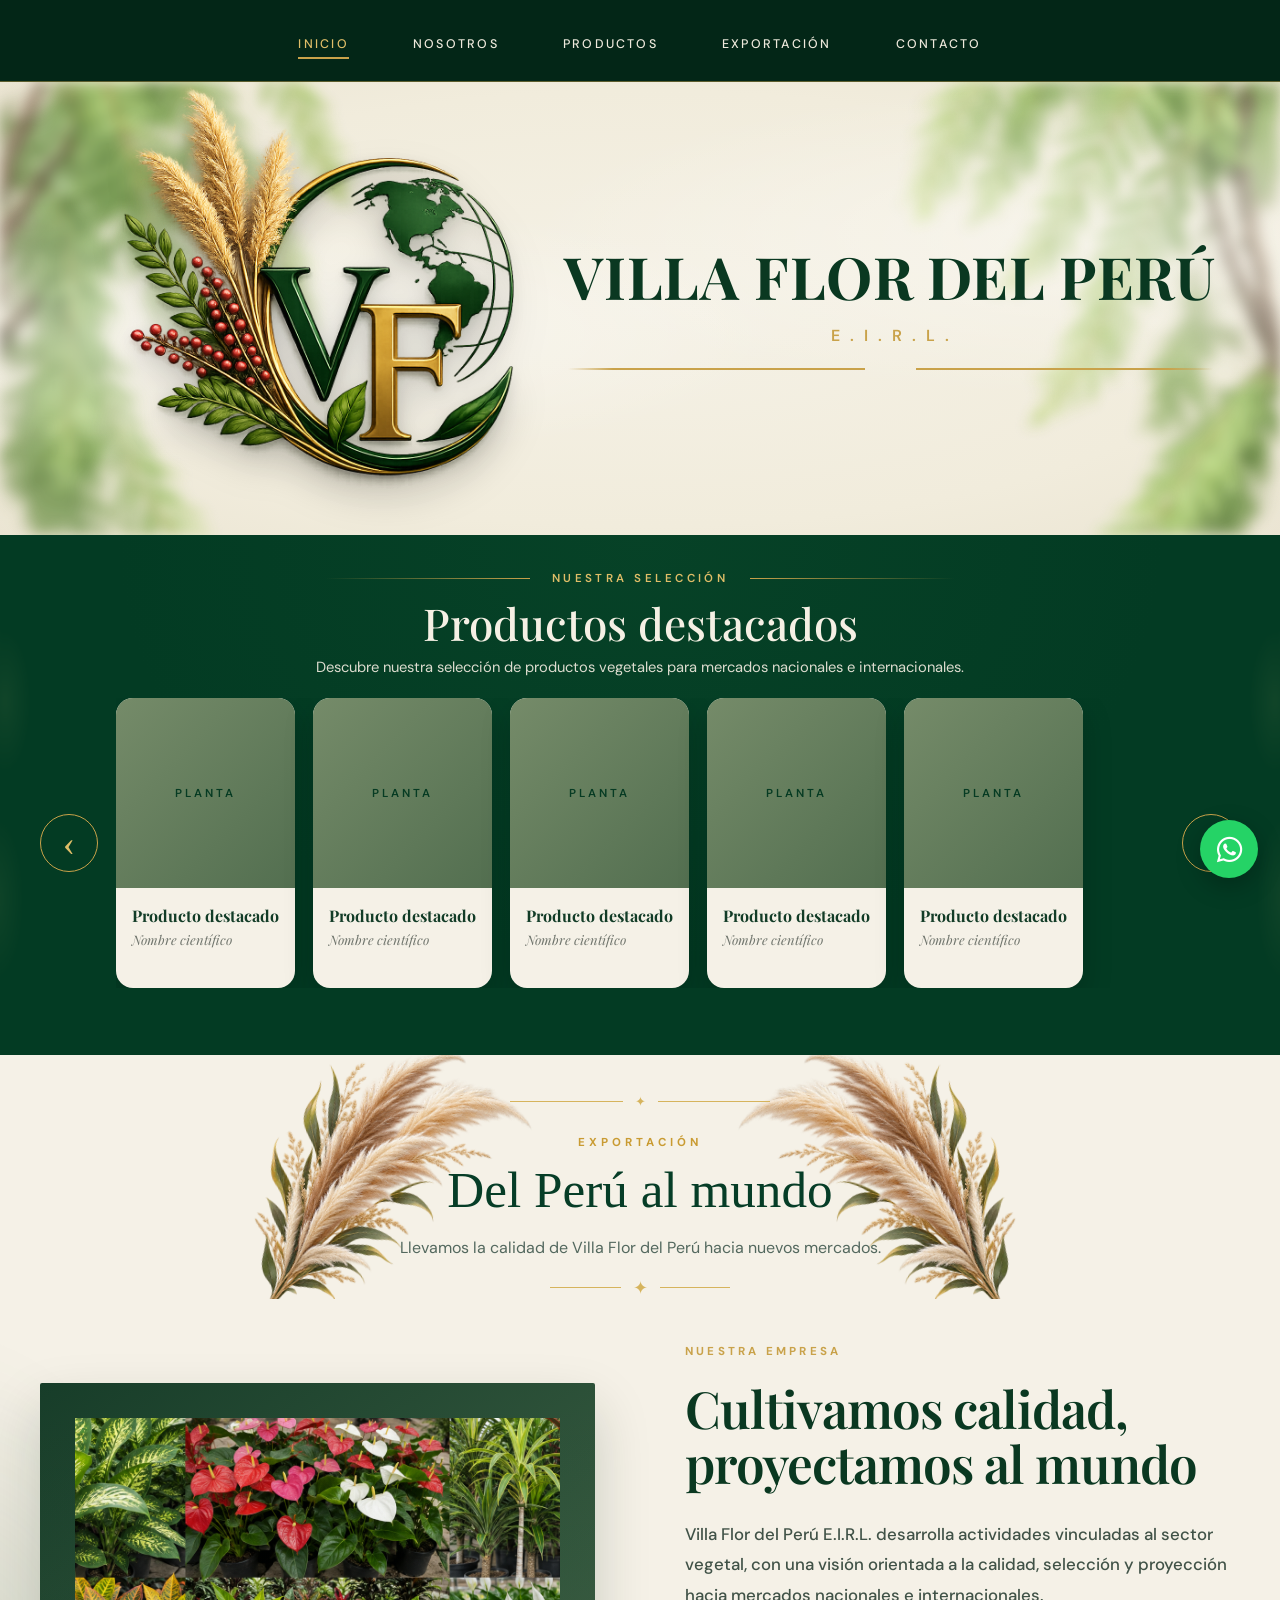
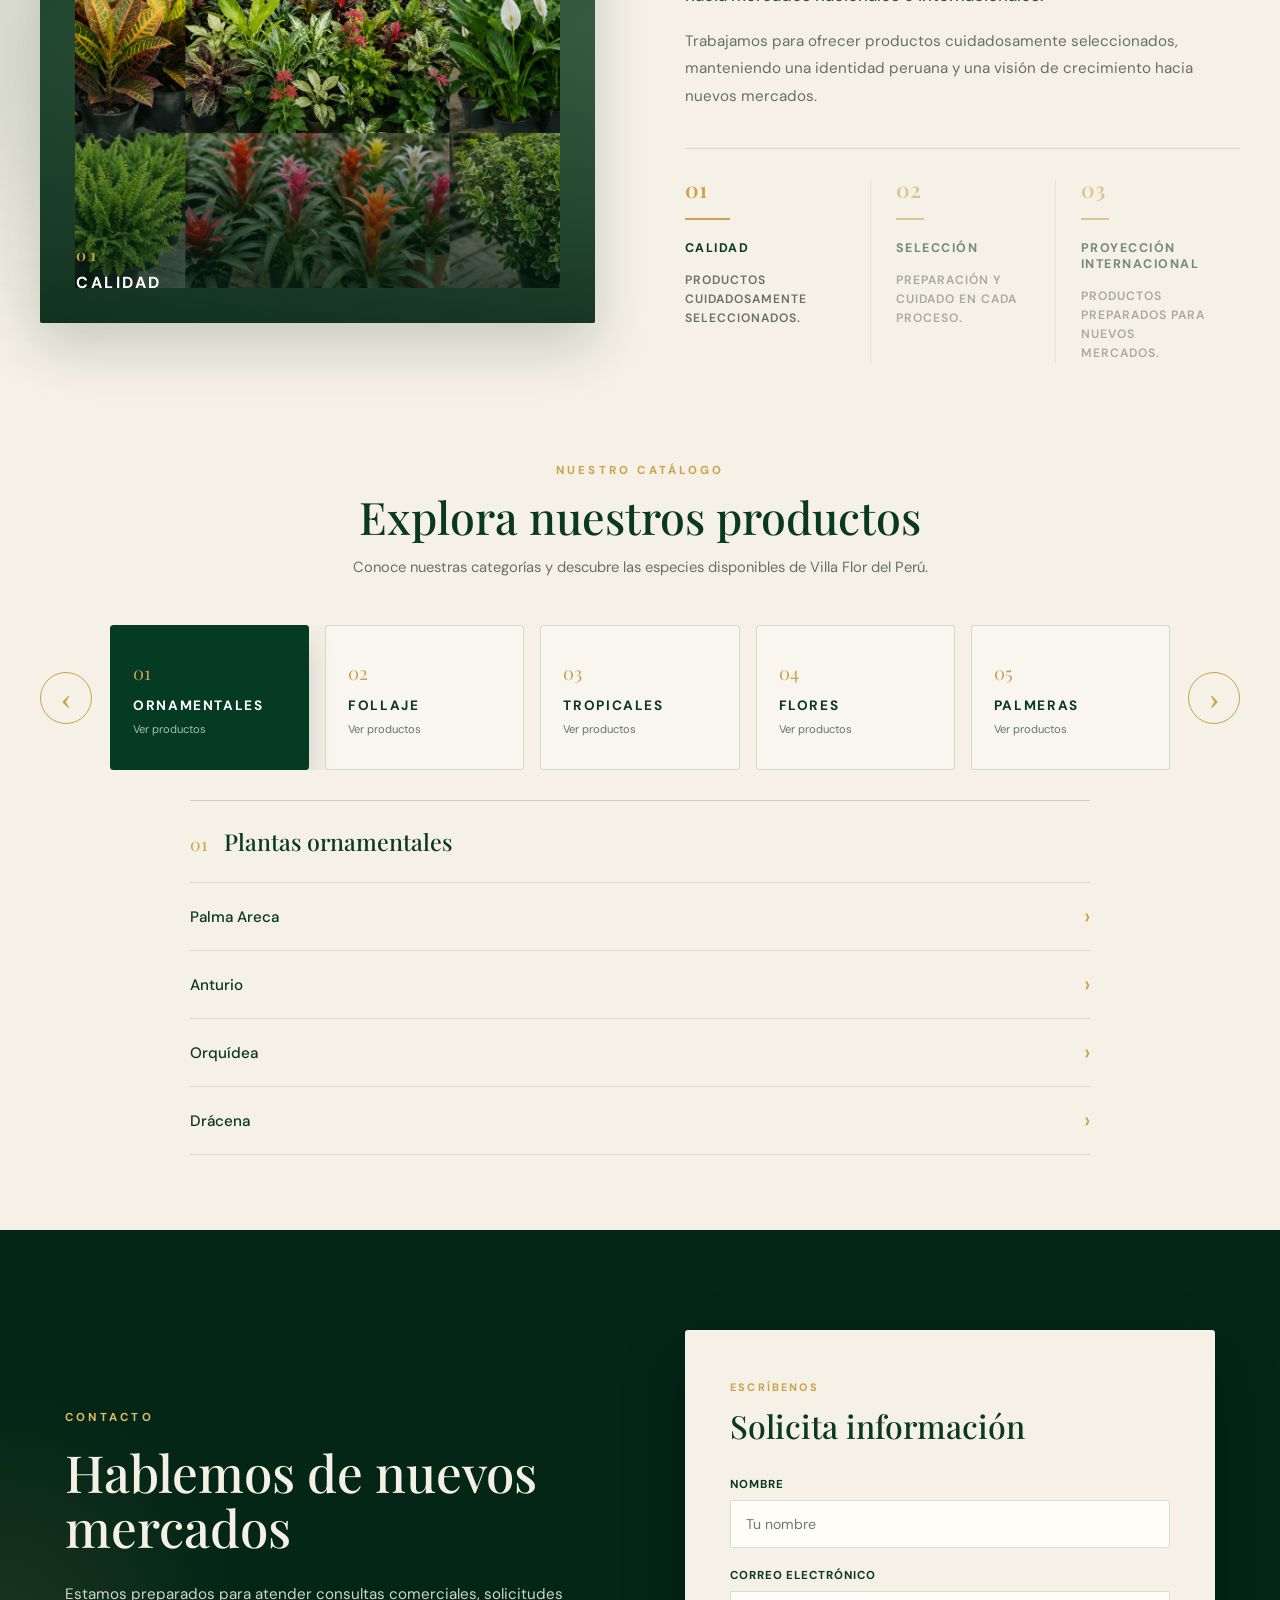
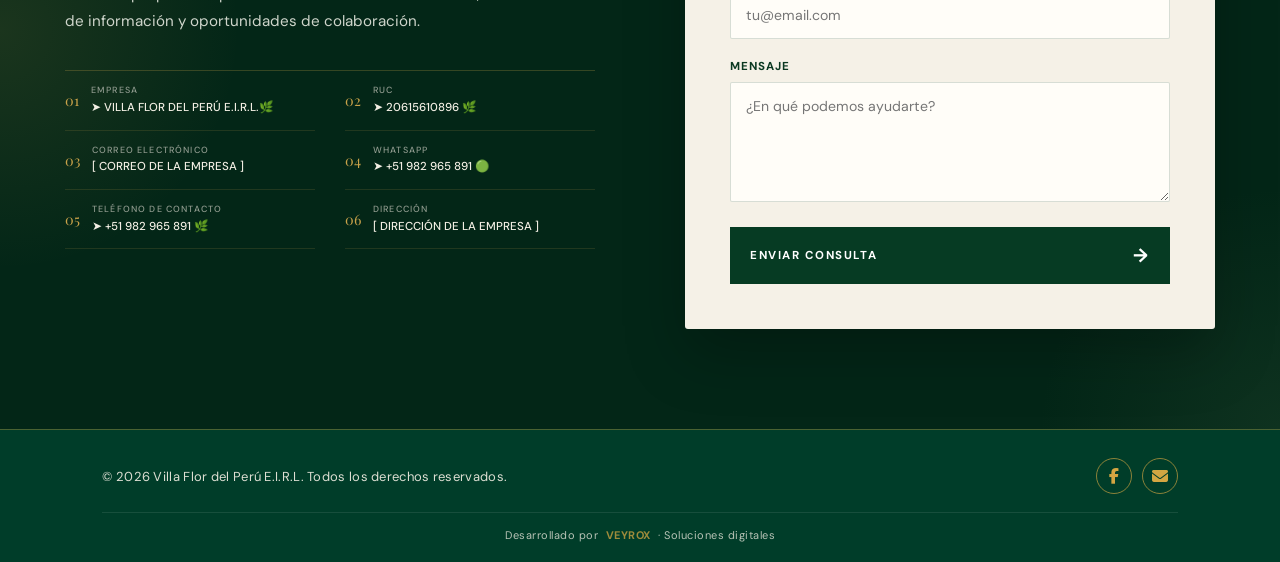
==== commit 2236413a: "Add files via upload" ====
--- a/index.html
+++ b/index.html
@@ -13,7 +13,15 @@
 <link rel="stylesheet" href="css/style.css"> 
 </head> 
  
-<body> 
+<body>
+    <!-- BOTÓN FLOTANTE WHATSAPP -->
+    <a href="https://wa.me/51982965891"
+       class="whatsapp-float"
+       target="_blank"
+       rel="noopener noreferrer"
+       aria-label="Contactar por WhatsApp">
+        <i class="fa-brands fa-whatsapp"></i>
+    </a> 
      
     <header class="top-header"> 
     <nav class="main-nav"> 
@@ -54,9 +62,9 @@
     </div>
 
     <div class="brand-name">
-        <h1>VILLA FLOR DEL PERÚ</h1>
-        <span>E.I.R.L.</span>
-    </div>
+    <h1>VILLA FLOR DEL PERÚ</h1>
+    <span>E.I.R.L.</span>
+</div>
 
 </div>
 
@@ -520,7 +528,7 @@
             <small>EMPRESA</small>
 
             <strong>
-                VILLA FLOR DEL PERÚ E.I.R.L.
+             ➤ VILLA FLOR DEL PERÚ E.I.R.L.🌿
             </strong>
         </div>
 
@@ -535,7 +543,7 @@
             <small>RUC</small>
 
             <strong>
-                [ RUC DE LA EMPRESA ]
+                ➤ 20615610896 🌿
             </strong>
         </div>
 
@@ -565,7 +573,7 @@
             <small>WHATSAPP</small>
 
             <strong>
-                [ WHATSAPP DE LA EMPRESA ]
+                ➤ +51 982 965 891 🟢
             </strong>
         </div>
 
@@ -580,7 +588,7 @@
             <small>TELÉFONO DE CONTACTO</small>
 
             <strong>
-                [ TELÉFONO DE LA EMPRESA ]
+              ➤ +51 982 965 891 🌿
             </strong>
         </div>
 
@@ -602,19 +610,7 @@
     </div>
 
 
-    <div class="contact-detail">
-
-        <span>07</span>
-
-        <div>
-            <small>HORARIO DE ATENCIÓN</small>
-
-            <strong>
-                [ HORARIO DE ATENCIÓN ]
-            </strong>
-        </div>
-
-    </div>
+    
 
 </div>
 </div>  
@@ -749,7 +745,29 @@
 
 </footer>
 
-
+<script>
+document.getElementById("contact-form").addEventListener("submit", function(e) {
+
+    e.preventDefault();
+
+    const nombre = document.getElementById("contact-name").value.trim();
+    const correo = document.getElementById("contact-email").value.trim();
+    const mensaje = document.getElementById("contact-message").value.trim();
+
+    const texto =
+        "Hola, Villa Flor del Perú.%0A%0A" +
+        "*Nueva consulta desde la página web*%0A%0A" +
+        "*Nombre:* " + encodeURIComponent(nombre) + "%0A" +
+        "*Correo:* " + encodeURIComponent(correo) + "%0A" +
+        "*Mensaje:* " + encodeURIComponent(mensaje);
+
+    window.open(
+        "https://wa.me/51982965891?text=" + texto,
+        "_blank"
+    );
+
+});
+</script>
     <script type="module" src="js/app.js"></script>
 
 </body>
--- a/css/style.css
+++ b/css/style.css
@@ -880,6 +880,45 @@
         color 0.3s ease,
         transform 0.3s ease;
 }
+/* =========================================================
+   PRODUCTOS DESTACADOS — SOLO CELULAR
+   ========================================================= */
+
+@media (max-width: 700px) {
+
+    .carousel {
+        width: calc(100% - 24px);
+        gap: 8px;
+    }
+
+    .products {
+        width: 100%;
+        gap: 0;
+        overflow-x: hidden;
+        overflow-y: hidden;
+        scroll-snap-type: x mandatory;
+    }
+
+    .product {
+        flex: 0 0 100%;
+        width: 100%;
+        min-width: 100%;
+        scroll-snap-align: center;
+        height: 300px;
+    }
+
+    .product-image {
+        height: 200px;
+    }
+
+    .carousel-btn {
+        flex: 0 0 40px;
+        width: 40px;
+        height: 40px;
+        font-size: 1.5rem;
+    }
+
+}
 
 
 .carousel-btn:hover {
@@ -1272,57 +1311,56 @@
 
 
 /* =========================================================
-   CELULAR
+   NUESTRA EMPRESA — CELULAR
    ========================================================= */
 
 @media (max-width: 600px) {
 
-    .about-section {
-        padding: 75px 0;
-    }
-
-    .about-container {
-        width: calc(100% - 36px);
-
-        gap: 40px;
-    }
-
-    .about-image-box {
-        height: 360px;
-
-        padding: 25px;
-    }
-
-    .about-content h2 {
-        font-size: 2.35rem;
-
-        line-height: 1.12;
-    }
-
-    .about-intro {
-        font-size: 0.96rem;
-
-        line-height: 1.7;
-    }
-
-    .about-content > p:not(.about-intro) {
-        font-size: 0.9rem;
-
-        line-height: 1.7;
-    }
-
     .about-values {
-        gap: 12px;
-
-        padding-top: 22px;
-    }
-
-    .about-value strong {
-        font-size: 1.2rem;
+        display: flex;
+        grid-template-columns: none;
+        gap: 0;
+
+        width: 100%;
+
+        overflow-x: auto;
+        overflow-y: hidden;
+
+        scroll-snap-type: x mandatory;
+        scroll-behavior: smooth;
+
+        scrollbar-width: none;
+
+        -webkit-overflow-scrolling: touch;
+    }
+
+    .about-values::-webkit-scrollbar {
+        display: none;
+    }
+
+    .about-value,
+    .about-value:first-child {
+        flex: 0 0 100%;
+        width: 100%;
+
+        box-sizing: border-box;
+
+        padding: 0 20px 25px;
+
+        min-height: 145px;
+
+        scroll-snap-align: center;
+
+        border: 0 !important;
+    }
+
+    .about-value + .about-value {
+        border: 0 !important;
+        padding-top: 0;
     }
 
     .about-value span {
-        font-size: 0.62rem;
+        max-width: 100%;
     }
 
 }
@@ -3004,3 +3042,1284 @@
     }
 
 }
+/* =========================================================
+   NUESTRA EMPRESA — CONTROLES MÓVILES
+   SOLO CELULAR
+========================================================= */
+
+.about-mobile-navigation {
+    display: none;
+}
+
+
+@media (max-width: 600px) {
+
+    .about-mobile-navigation {
+
+        display: flex;
+
+        align-items: center;
+        justify-content: center;
+
+        gap: 25px;
+
+        width: 100%;
+
+        margin-top: 18px;
+
+        padding: 0 10px;
+
+        box-sizing: border-box;
+
+    }
+
+
+    .about-mobile-navigation button {
+
+        display: flex;
+
+        align-items: center;
+        justify-content: center;
+
+        width: 42px;
+        height: 42px;
+
+        border: 1px solid
+            rgba(10, 56, 33, 0.18);
+
+        border-radius: 50%;
+
+        background:
+            rgba(255, 255, 255, 0.65);
+
+        color:
+            var(--verde-texto);
+
+        font-size: 22px;
+
+        line-height: 1;
+
+        cursor: pointer;
+
+        transition:
+            transform 0.2s ease,
+            background 0.2s ease;
+
+    }
+
+
+    .about-mobile-navigation button:active {
+
+        transform: scale(0.92);
+
+    }
+
+
+    .about-mobile-counter {
+
+        min-width: 60px;
+
+        text-align: center;
+
+        font-size: 12px;
+
+        font-weight: 700;
+
+        letter-spacing: 0.15em;
+
+        color:
+            var(--verde-texto);
+
+    }
+
+}
+/* =========================================================
+   CORRECCIÓN SOLO PARA CELULAR
+   NO MODIFICA PC
+   ========================================================= */
+
+@media (max-width: 700px) {
+
+    /* =====================================================
+       1. LOGO
+       ===================================================== */
+
+    .brand-content {
+        width: 100% !important;
+        height: 100% !important;
+
+        display: flex !important;
+        flex-direction: column !important;
+
+        align-items: center !important;
+        justify-content: center !important;
+
+        margin: 0 !important;
+        padding: 0 15px !important;
+
+        gap: 0 !important;
+    }
+
+    .brand-logo {
+        width: 100% !important;
+        height: 260px !important;
+
+        display: flex !important;
+        align-items: center !important;
+        justify-content: center !important;
+
+        overflow: hidden !important;
+    }
+
+    .brand-logo img {
+        width: 92vw !important;
+        max-width: 380px !important;
+
+        height: auto !important;
+        max-height: 250px !important;
+
+        object-fit: contain !important;
+    }
+
+    .brand-name {
+        display: none !important;
+    }
+
+
+    /* =====================================================
+       2. PRODUCTOS DESTACADOS
+       AL ABRIR LA FOTO
+       ===================================================== */
+
+    .product-modal {
+        padding: 10px !important;
+
+        width: 100vw !important;
+        height: 100vh !important;
+
+        box-sizing: border-box !important;
+    }
+
+    .product-modal-content {
+        width: calc(100vw - 20px) !important;
+        max-width: 390px !important;
+
+        max-height: 88vh !important;
+
+        display: flex !important;
+        flex-direction: column !important;
+
+        overflow-y: auto !important;
+        overflow-x: hidden !important;
+
+        grid-template-columns: none !important;
+
+        border-radius: 16px !important;
+    }
+
+    .product-modal-image {
+        width: 100% !important;
+
+        height: 210px !important;
+        min-height: 210px !important;
+
+        display: flex !important;
+        align-items: center !important;
+        justify-content: center !important;
+
+        overflow: hidden !important;
+    }
+
+    .product-modal-image img {
+        width: 100% !important;
+        height: 100% !important;
+
+        /* AQUÍ ESTÁ EL CAMBIO IMPORTANTE */
+        object-fit: contain !important;
+    }
+
+    .product-modal-info {
+        width: 100% !important;
+
+        padding: 20px !important;
+
+        box-sizing: border-box !important;
+    }
+
+
+    /* =====================================================
+       3. NUESTRA EMPRESA
+       UNA SOLA OPCIÓN + BOTONES
+       ===================================================== */
+
+    .about-values {
+        display: flex !important;
+
+        width: 100% !important;
+
+        flex-direction: row !important;
+
+        flex-wrap: nowrap !important;
+
+        gap: 0 !important;
+
+        overflow: hidden !important;
+
+        padding-top: 30px !important;
+
+        border-top: 1px solid rgba(10, 56, 33, 0.14) !important;
+    }
+
+    .about-value,
+    .about-value:first-child {
+        flex: 0 0 100% !important;
+
+        width: 100% !important;
+        min-width: 100% !important;
+        max-width: 100% !important;
+
+        min-height: 145px !important;
+
+        padding: 0 20px 20px !important;
+
+        box-sizing: border-box !important;
+
+        border: 0 !important;
+
+        scroll-snap-align: center !important;
+    }
+
+    .about-value + .about-value {
+        border: 0 !important;
+        padding-top: 0 !important;
+    }
+
+    .about-value span {
+        max-width: 100% !important;
+    }
+
+
+    /* =====================================================
+       BOTONES ANTERIOR / SIGUIENTE
+       ===================================================== */
+
+    .about-mobile-navigation {
+        display: flex !important;
+
+        width: 100% !important;
+
+        align-items: center !important;
+        justify-content: center !important;
+
+        gap: 25px !important;
+
+        margin-top: 5px !important;
+
+        padding: 0 10px !important;
+
+        box-sizing: border-box !important;
+    }
+
+    .about-mobile-navigation button {
+        width: 45px !important;
+        height: 45px !important;
+
+        flex: 0 0 45px !important;
+
+        display: flex !important;
+
+        align-items: center !important;
+        justify-content: center !important;
+    }
+
+}
+
+
+/* =========================================================
+   CELULARES PEQUEÑOS
+   ========================================================= */
+
+@media (max-width: 400px) {
+
+    .brand-logo {
+        height: 235px !important;
+    }
+
+    .brand-logo img {
+        width: 94vw !important;
+        max-height: 225px !important;
+    }
+
+    .product-modal-image {
+        height: 190px !important;
+        min-height: 190px !important;
+    }
+
+}
+
+/* =========================================================
+   VILLA FLOR DEL PERÚ — AJUSTES FINALES SOLO CELULAR
+   NO MODIFICA EL DISEÑO DE PC NI EL MODAL DE PRODUCTOS
+   ========================================================= */
+
+@media (max-width: 700px) {
+
+    /* ---------------------------------------------------------
+       0. EVITAR CUALQUIER DESBORDAMIENTO HORIZONTAL
+       --------------------------------------------------------- */
+    html,
+    body {
+        width: 100% !important;
+        max-width: 100% !important;
+        min-width: 0 !important;
+        overflow-x: hidden !important;
+    }
+
+    body {
+        position: relative;
+    }
+
+    .top-header,
+    .brand,
+    .featured,
+    .about-section,
+    .catalog-section,
+    .contact-section,
+    .export-title,
+    .site-footer {
+        width: 100% !important;
+        max-width: 100% !important;
+        min-width: 0 !important;
+        overflow-x: hidden !important;
+    }
+
+    /* ---------------------------------------------------------
+       1. MENÚ SUPERIOR — TODO DEBE CABER EN EL CELULAR
+       --------------------------------------------------------- */
+    .top-header {
+        height: 64px !important;
+    }
+
+    .main-nav {
+        width: 100% !important;
+        max-width: none !important;
+        height: 64px !important;
+        margin: 0 !important;
+        padding: 0 8px !important;
+        gap: 0 !important;
+        display: flex !important;
+        align-items: center !important;
+        justify-content: space-between !important;
+        overflow: hidden !important;
+        box-sizing: border-box !important;
+    }
+
+    .nav-link {
+        flex: 0 1 auto !important;
+        min-width: 0 !important;
+        white-space: nowrap !important;
+        padding: 22px 3px 18px !important;
+        font-size: clamp(0.55rem, 2.35vw, 0.68rem) !important;
+        letter-spacing: 0.08em !important;
+        line-height: 1 !important;
+        text-align: center !important;
+    }
+
+    .nav-link::after {
+        bottom: 11px !important;
+        height: 1px !important;
+    }
+
+    /* ---------------------------------------------------------
+       2. LOGO — MÁS COMPACTO + NOMBRE DE LA EMPRESA DEBAJO
+       --------------------------------------------------------- */
+    .brand {
+        height: 365px !important;
+        min-height: 365px !important;
+    }
+
+    .brand-content {
+        width: 100% !important;
+        max-width: 100% !important;
+        height: 100% !important;
+        padding: 0 12px !important;
+        margin: 0 !important;
+        display: flex !important;
+        flex-direction: column !important;
+        align-items: center !important;
+        justify-content: center !important;
+        gap: 0 !important;
+        box-sizing: border-box !important;
+    }
+
+    .brand-logo {
+        width: 100% !important;
+        max-width: 100% !important;
+        height: 285px !important;
+        min-height: 0 !important;
+        display: flex !important;
+        flex-direction: column !important;
+        align-items: center !important;
+        justify-content: center !important;
+        overflow: hidden !important;
+        box-sizing: border-box !important;
+    }
+
+    .brand-logo img {
+        display: block !important;
+        width: min(82vw, 330px) !important;
+        max-width: 100% !important;
+        height: auto !important;
+        max-height: 235px !important;
+        object-fit: contain !important;
+        margin: 0 auto !important;
+    }
+
+    /* El nombre aparece debajo del logo sin necesitar tocar HTML. */
+    @media (max-width: 700px) {
+
+    /* El nombre ya está dentro del logo.
+       No generar otro nombre. */
+    .brand-logo::after {
+        content: "E · I · R · L." !important;
+
+        display: block !important;
+
+        color: var(--dorado) !important;
+
+        font-family: "DM Sans", sans-serif !important;
+
+        font-size: 0.72rem !important;
+
+        font-weight: 600 !important;
+
+        letter-spacing: 0.45em !important;
+
+        text-align: center !important;
+
+        white-space: nowrap !important;
+
+        margin: 8px auto 0 !important;
+
+        padding: 0 0 14px 0 !important;
+
+        border-bottom: 2px solid var(--dorado) !important;
+
+        width: 82% !important;
+
+        max-width: 300px !important;
+
+        line-height: 1 !important;
+    }
+
+    /* Ocultar cualquier otro texto generado */
+    .brand-name {
+        display: none !important;
+    }
+}
+
+    /* El nombre antiguo no se duplica. */
+    .brand-name {
+        display: none !important;
+    }
+
+    /* ---------------------------------------------------------
+       3. NUESTRA EMPRESA — FOTO COMPLETA Y TEXTO SIN CORTES
+       --------------------------------------------------------- */
+    .about-section {
+        padding: 45px 0 40px !important;
+        box-sizing: border-box !important;
+    }
+
+    .about-container {
+        width: calc(100% - 30px) !important;
+        max-width: 100% !important;
+        margin: 0 auto !important;
+        display: flex !important;
+        flex-direction: column !important;
+        gap: 30px !important;
+        box-sizing: border-box !important;
+    }
+
+    .about-image {
+        width: 100% !important;
+        max-width: 100% !important;
+        min-width: 0 !important;
+    }
+
+    .about-image-box {
+        width: 100% !important;
+        height: 300px !important;
+        min-height: 0 !important;
+        padding: 0 !important;
+        display: flex !important;
+        align-items: center !important;
+        justify-content: center !important;
+        overflow: hidden !important;
+        box-sizing: border-box !important;
+    }
+
+    /* Antes estaba en cover y por eso se cortaban partes de la foto. */
+    #about-main-image {
+        width: 100% !important;
+        height: 100% !important;
+        max-width: 100% !important;
+        max-height: 100% !important;
+        object-fit: contain !important;
+        object-position: center !important;
+    }
+
+    .about-image-caption {
+        left: 18px !important;
+        right: 18px !important;
+        bottom: 18px !important;
+        max-width: calc(100% - 36px) !important;
+        box-sizing: border-box !important;
+    }
+
+    .about-content {
+        width: 100% !important;
+        max-width: 100% !important;
+        min-width: 0 !important;
+        box-sizing: border-box !important;
+        overflow-wrap: anywhere !important;
+    }
+
+    .about-label {
+        margin-bottom: 14px !important;
+        font-size: 0.65rem !important;
+        letter-spacing: 0.18em !important;
+    }
+
+    .about-content h2 {
+        max-width: 100% !important;
+        margin: 0 0 18px !important;
+        font-size: clamp(2rem, 9vw, 2.45rem) !important;
+        line-height: 1.08 !important;
+        letter-spacing: -0.015em !important;
+        overflow-wrap: anywhere !important;
+        word-break: normal !important;
+    }
+
+    .about-intro,
+    .about-content > p:not(.about-intro) {
+        max-width: 100% !important;
+        margin-left: 0 !important;
+        margin-right: 0 !important;
+        font-size: 0.92rem !important;
+        line-height: 1.65 !important;
+        overflow-wrap: anywhere !important;
+    }
+
+    .about-content > p:not(.about-intro) {
+        margin-bottom: 25px !important;
+    }
+
+    /* Los valores siguen funcionando, pero ya no pueden crear ancho extra. */
+    .about-values {
+        width: 100% !important;
+        max-width: 100% !important;
+        min-width: 0 !important;
+        box-sizing: border-box !important;
+        overflow: hidden !important;
+    }
+
+    .about-value,
+    .about-value:first-child {
+        min-width: 100% !important;
+        max-width: 100% !important;
+        box-sizing: border-box !important;
+        overflow-wrap: anywhere !important;
+    }
+
+    /* ---------------------------------------------------------
+       4. PRODUCTOS DESTACADOS — UNA TARJETA COMPLETA POR VEZ
+       --------------------------------------------------------- */
+    .featured {
+        min-height: 500px !important;
+        box-sizing: border-box !important;
+    }
+
+    .section-title {
+        width: calc(100% - 30px) !important;
+        max-width: 100% !important;
+        margin-left: auto !important;
+        margin-right: auto !important;
+        box-sizing: border-box !important;
+    }
+
+    .section-title > span {
+        gap: 10px !important;
+        font-size: 0.62rem !important;
+        letter-spacing: 0.20em !important;
+    }
+
+    .section-title > span::before,
+    .section-title > span::after {
+        width: 55px !important;
+    }
+
+    .section-title h2 {
+        font-size: clamp(2rem, 10vw, 2.45rem) !important;
+    }
+
+    .section-title p {
+        width: 100% !important;
+        max-width: 100% !important;
+        font-size: 0.84rem !important;
+    }
+
+    .carousel {
+        width: 100% !important;
+        max-width: 100% !important;
+        margin: 0 !important;
+        padding: 0 10px !important;
+        gap: 7px !important;
+        box-sizing: border-box !important;
+    }
+
+    .products {
+        width: 100% !important;
+        min-width: 0 !important;
+        gap: 0 !important;
+        overflow-x: hidden !important;
+        overflow-y: hidden !important;
+        box-sizing: border-box !important;
+    }
+
+    .product {
+        flex: 0 0 100% !important;
+        width: 100% !important;
+        min-width: 100% !important;
+        max-width: 100% !important;
+        box-sizing: border-box !important;
+        scroll-snap-align: center !important;
+    }
+
+    .carousel-btn {
+        flex: 0 0 38px !important;
+        width: 38px !important;
+        height: 38px !important;
+        font-size: 1.35rem !important;
+    }
+
+    /* ---------------------------------------------------------
+       5. CATEGORÍAS — OCUPAR TODO EL ANCHO, SIN FRANJA BLANCA
+       --------------------------------------------------------- */
+    .catalog-section {
+        width: 100% !important;
+        max-width: 100% !important;
+        min-width: 0 !important;
+        padding: 55px 0 65px !important;
+        box-sizing: border-box !important;
+    }
+
+    .catalog-title {
+        width: calc(100% - 30px) !important;
+        max-width: 100% !important;
+        margin-left: auto !important;
+        margin-right: auto !important;
+        box-sizing: border-box !important;
+    }
+
+    .catalog-title h2 {
+        font-size: clamp(2rem, 9vw, 2.35rem) !important;
+        line-height: 1.1 !important;
+    }
+
+    .catalog-title p {
+        width: 100% !important;
+        max-width: 100% !important;
+        font-size: 0.86rem !important;
+        line-height: 1.6 !important;
+    }
+
+    /* Los botones se colocan encima del carrusel y no le quitan ancho. */
+    .category-carousel {
+        position: relative !important;
+        width: 100% !important;
+        max-width: 100% !important;
+        margin: 0 !important;
+        padding: 0 !important;
+        display: block !important;
+        box-sizing: border-box !important;
+    }
+
+    .categories {
+        width: 100% !important;
+        max-width: 100% !important;
+        min-width: 0 !important;
+        gap: 0 !important;
+        overflow-x: hidden !important;
+        overflow-y: hidden !important;
+        box-sizing: border-box !important;
+    }
+
+    .category-card {
+        flex: 0 0 100% !important;
+        width: 100% !important;
+        min-width: 100% !important;
+        max-width: 100% !important;
+        min-height: 150px !important;
+        padding: 24px 60px 24px 24px !important;
+        box-sizing: border-box !important;
+        scroll-snap-align: center !important;
+    }
+
+    .category-btn {
+        position: absolute !important;
+        top: 50% !important;
+        z-index: 10 !important;
+        transform: translateY(-50%) !important;
+        width: 42px !important;
+        height: 42px !important;
+        flex: none !important;
+        font-size: 1.5rem !important;
+        background: rgba(245, 241, 231, 0.82) !important;
+        backdrop-filter: blur(3px) !important;
+    }
+
+    .category-btn:hover {
+        transform: translateY(-50%) !important;
+    }
+
+    .category-btn:first-child {
+        left: 10px !important;
+    }
+
+    .category-btn:last-child {
+        right: 10px !important;
+    }
+
+    .product-list {
+        width: calc(100% - 30px) !important;
+        max-width: 100% !important;
+        box-sizing: border-box !important;
+        margin-left: auto !important;
+        margin-right: auto !important;
+    }
+
+    .product-list-header,
+    .product-name {
+        min-width: 0 !important;
+        max-width: 100% !important;
+        overflow-wrap: anywhere !important;
+    }
+}
+
+/* -------------------------------------------------------------
+   TELÉFONOS PEQUEÑOS
+   ------------------------------------------------------------- */
+@media (max-width: 400px) {
+
+    .top-header,
+    .main-nav {
+        height: 60px !important;
+    }
+
+    .main-nav {
+        padding-left: 5px !important;
+        padding-right: 5px !important;
+    }
+
+    .nav-link {
+        font-size: 0.53rem !important;
+        letter-spacing: 0.065em !important;
+        padding-left: 2px !important;
+        padding-right: 2px !important;
+    }
+
+    .brand {
+        height: 340px !important;
+        min-height: 340px !important;
+    }
+
+    .brand-logo {
+        height: 265px !important;
+    }
+
+    .brand-logo img {
+        width: 78vw !important;
+        max-height: 215px !important;
+    }
+
+    .brand-logo::after {
+        font-size: 1rem !important;
+        margin-top: 2px !important;
+    }
+
+    .about-image-box {
+        height: 270px !important;
+    }
+
+    .about-container {
+        width: calc(100% - 24px) !important;
+    }
+
+    .category-card {
+        min-height: 145px !important;
+        padding-left: 52px !important;
+        padding-right: 52px !important;
+    }
+}
+
+/* =========================================================
+   VILLA FLOR DEL PERÚ — ÚLTIMOS 3 AJUSTES
+   SOLO CELULAR
+   NO TOCAR PC
+   NO TOCAR EL MODAL DE PRODUCTOS
+   ========================================================= */
+
+@media (max-width: 700px) {
+
+    /* ---------------------------------------------------------
+       1. LOGO
+       MISMO TAMAÑO DEL LOGO, MENOS ESPACIO VACÍO ALREDEDOR
+       --------------------------------------------------------- */
+
+    .brand {
+        height: 325px !important;
+        min-height: 325px !important;
+    }
+
+    .brand-content {
+        height: 100% !important;
+        justify-content: flex-start !important;
+        padding-top: 4px !important;
+    }
+
+    .brand-logo {
+        height: 300px !important;
+        min-height: 0 !important;
+        justify-content: flex-start !important;
+        overflow: visible !important;
+    }
+
+    .brand-logo img {
+        /* Se mantiene prácticamente el mismo tamaño visual */
+        width: min(82vw, 330px) !important;
+        max-width: 100% !important;
+        max-height: 235px !important;
+        height: auto !important;
+        object-fit: contain !important;
+        margin: 0 auto !important;
+    }
+
+    .brand-logo::after {
+        margin-top: 0 !important;
+    }
+
+
+    /* ---------------------------------------------------------
+       2. NUESTRA EMPRESA
+       FOTO + TEXTO + VALOR + FLECHAS EN UNA VISTA MÁS COMPACTA
+       --------------------------------------------------------- */
+
+    .about-section {
+        padding: 28px 0 30px !important;
+    }
+
+    .about-container {
+        width: calc(100% - 30px) !important;
+        gap: 14px !important;
+    }
+
+    .about-image-box {
+        height: 185px !important;
+        min-height: 185px !important;
+    }
+
+    #about-main-image {
+        width: 100% !important;
+        height: 100% !important;
+        object-fit: contain !important;
+        object-position: center !important;
+    }
+
+    .about-image-caption {
+        left: 16px !important;
+        bottom: 14px !important;
+    }
+
+    .about-image-caption span {
+        font-size: 0.82rem !important;
+    }
+
+    .about-image-caption strong {
+        font-size: 0.72rem !important;
+    }
+
+    .about-content {
+        width: 100% !important;
+        max-width: 100% !important;
+    }
+
+    .about-label {
+        margin-bottom: 8px !important;
+        font-size: 0.60rem !important;
+        letter-spacing: 0.16em !important;
+    }
+
+    .about-content h2 {
+        margin-bottom: 10px !important;
+        font-size: clamp(1.72rem, 7.8vw, 2.15rem) !important;
+        line-height: 1.03 !important;
+    }
+
+    .about-intro,
+    .about-content > p:not(.about-intro) {
+        font-size: 0.78rem !important;
+        line-height: 1.42 !important;
+    }
+
+    .about-intro {
+        margin-bottom: 8px !important;
+    }
+
+    .about-content > p:not(.about-intro) {
+        margin-bottom: 12px !important;
+    }
+
+    .about-values {
+        margin-top: 4px !important;
+        padding-top: 13px !important;
+        min-height: 0 !important;
+    }
+
+    .about-value,
+    .about-value:first-child {
+        min-height: 92px !important;
+        padding: 0 18px 10px !important;
+    }
+
+    .about-value-number {
+        font-size: 1.15rem !important;
+        margin-bottom: 6px !important;
+    }
+
+    .about-value-line {
+        width: 28px !important;
+        margin-bottom: 8px !important;
+    }
+
+    .about-value.active .about-value-line {
+        width: 38px !important;
+    }
+
+    .about-value strong {
+        font-size: 0.70rem !important;
+        margin-bottom: 4px !important;
+        letter-spacing: 0.10em !important;
+    }
+
+    .about-value span {
+        font-size: 0.68rem !important;
+        line-height: 1.35 !important;
+        max-width: 100% !important;
+    }
+
+    .about-mobile-navigation {
+        margin-top: 0 !important;
+        gap: 22px !important;
+    }
+
+    .about-mobile-navigation button {
+        width: 40px !important;
+        height: 40px !important;
+        flex: 0 0 40px !important;
+        font-size: 19px !important;
+    }
+
+    .about-mobile-counter {
+        min-width: 55px !important;
+        font-size: 0.68rem !important;
+    }
+
+
+    /* ---------------------------------------------------------
+       3. CATÁLOGO
+       LA SEGUNDA CATEGORÍA DEBE PODER MOSTRARSE.
+       NO CAMBIAMOS EL DISEÑO DE LAS TARJETAS.
+       --------------------------------------------------------- */
+
+    .category-carousel {
+        overflow: visible !important;
+    }
+
+    .categories {
+        width: 100% !important;
+        max-width: 100% !important;
+        display: flex !important;
+        flex-wrap: nowrap !important;
+        gap: 0 !important;
+
+        /* Importante: permite que el carrusel llegue realmente
+           a la segunda categoría en lugar de quedar recortado. */
+        overflow-x: auto !important;
+        overflow-y: hidden !important;
+
+        scroll-snap-type: x mandatory !important;
+        scroll-behavior: smooth !important;
+        -webkit-overflow-scrolling: touch !important;
+        scrollbar-width: none !important;
+    }
+
+    .categories::-webkit-scrollbar {
+        display: none !important;
+    }
+
+    .category-card {
+        flex: 0 0 100% !important;
+        width: 100% !important;
+        min-width: 100% !important;
+        max-width: 100% !important;
+        flex-shrink: 0 !important;
+        scroll-snap-align: start !important;
+        scroll-snap-stop: always !important;
+    }
+
+}
+
+
+/* -------------------------------------------------------------
+   TELÉFONOS PEQUEÑOS
+   MISMAS CORRECCIONES, SIN CAMBIAR EL RESTO DEL DISEÑO
+   ------------------------------------------------------------- */
+
+@media (max-width: 400px) {
+
+    .brand {
+        height: 305px !important;
+        min-height: 305px !important;
+    }
+
+    .brand-logo {
+        height: 280px !important;
+    }
+
+    .brand-logo img {
+        width: 78vw !important;
+        max-height: 215px !important;
+    }
+
+    .about-image-box {
+        height: 165px !important;
+        min-height: 165px !important;
+    }
+
+    .about-content h2 {
+        font-size: clamp(1.58rem, 7.4vw, 1.95rem) !important;
+    }
+
+    .about-intro,
+    .about-content > p:not(.about-intro) {
+        font-size: 0.74rem !important;
+        line-height: 1.38 !important;
+    }
+
+    .about-value,
+    .about-value:first-child {
+        min-height: 86px !important;
+    }
+
+    .about-mobile-navigation button {
+        width: 38px !important;
+        height: 38px !important;
+        flex-basis: 38px !important;
+    }
+}
+
+/* =========================================================
+   SOLO E.I.R.L. + LÍNEA DORADA EN CELULAR
+   NO GENERAR NI REPETIR EL NOMBRE
+   ========================================================= */
+
+@media (max-width: 700px) {
+
+    /* El nombre original queda como está */
+    .brand-name {
+        text-align: center !important;
+    }
+
+    /* NO crear otro nombre */
+    .brand-name h1::before,
+    .brand-name h1::after {
+        content: none !important;
+        display: none !important;
+    }
+
+    /* E.I.R.L. */
+    .brand-name span {
+        display: block !important;
+        visibility: visible !important;
+        opacity: 1 !important;
+
+        color: var(--dorado) !important;
+
+        font-family: "DM Sans", sans-serif !important;
+        font-size: 0.72rem !important;
+        font-weight: 600 !important;
+
+        letter-spacing: 0.55em !important;
+        padding-left: 0.55em !important;
+
+        margin: 10px auto 0 !important;
+
+        line-height: 1 !important;
+        text-align: center !important;
+    }
+
+    /* Línea dorada */
+    .brand-name::after {
+        content: "" !important;
+        display: block !important;
+
+        width: 82% !important;
+        max-width: 330px !important;
+        height: 2px !important;
+
+        margin: 16px auto 0 !important;
+
+        background: linear-gradient(
+            90deg,
+            transparent 0%,
+            var(--dorado) 18%,
+            var(--dorado) 42%,
+            transparent 50%,
+            var(--dorado) 58%,
+            var(--dorado) 82%,
+            transparent 100%
+        ) !important;
+    }
+}
+/* =========================================================
+   CORRECCIÓN FINAL — NOMBRE + E.I.R.L. SOLO CELULAR
+   ========================================================= */
+
+@media (max-width: 700px) {
+
+    /* Mostrar el nombre real */
+    .brand-name {
+        display: flex !important;
+        position: relative !important;
+
+        width: 100% !important;
+
+        margin: -80px auto 0 !important;
+
+        padding: 0 !important;
+
+        flex-direction: column !important;
+        align-items: center !important;
+        justify-content: center !important;
+
+        text-align: center !important;
+
+        z-index: 10 !important;
+    }
+
+    /* NOMBRE */
+    .brand-name h1 {
+        display: block !important;
+
+        margin: 0 !important;
+
+        color: var(--verde-texto) !important;
+
+        font-family: "Playfair Display", Georgia, serif !important;
+
+        font-size: clamp(1.15rem, 5.2vw, 1.45rem) !important;
+
+        font-weight: 600 !important;
+
+        line-height: 1.1 !important;
+
+        letter-spacing: 0.02em !important;
+
+        white-space: nowrap !important;
+    }
+
+    /* E.I.R.L. */
+    .brand-name span {
+        display: block !important;
+
+        margin: 8px auto 0 !important;
+
+        color: var(--dorado) !important;
+
+        font-family: "DM Sans", sans-serif !important;
+
+        font-size: 0.68rem !important;
+
+        font-weight: 600 !important;
+
+        letter-spacing: 0.45em !important;
+
+        padding-left: 0.45em !important;
+
+        line-height: 1 !important;
+
+        text-align: center !important;
+    }
+
+    /* Línea dorada */
+    .brand-name::after {
+        content: "" !important;
+
+        display: block !important;
+
+        width: 82% !important;
+
+        max-width: 320px !important;
+
+        height: 2px !important;
+
+        margin: 14px auto 0 !important;
+
+        background: var(--dorado) !important;
+    }
+
+    /* MUY IMPORTANTE:
+       quitar el E.I.R.L. que habíamos generado
+       directamente desde el logo */
+    .brand-logo::after {
+        content: none !important;
+        display: none !important;
+    }
+}
+/* =========================================================
+   BOTÓN FLOTANTE WHATSAPP
+   ========================================================= */
+
+.whatsapp-float {
+    position: fixed;
+    right: 22px;
+    bottom: 22px;
+    width: 58px;
+    height: 58px;
+    background: #25D366;
+    color: #ffffff;
+    border-radius: 50%;
+    display: flex;
+    align-items: center;
+    justify-content: center;
+    font-size: 29px;
+    text-decoration: none;
+    z-index: 9999;
+    box-shadow: 0 8px 24px rgba(0, 0, 0, 0.25);
+    transition: transform 0.2s ease;
+}
+
+.whatsapp-float:hover {
+    transform: scale(1.08);
+}
+
+@media (max-width: 700px) {
+    .whatsapp-float {
+        width: 52px;
+        height: 52px;
+        right: 14px;
+        bottom: 14px;
+        font-size: 26px;
+    }
+}
